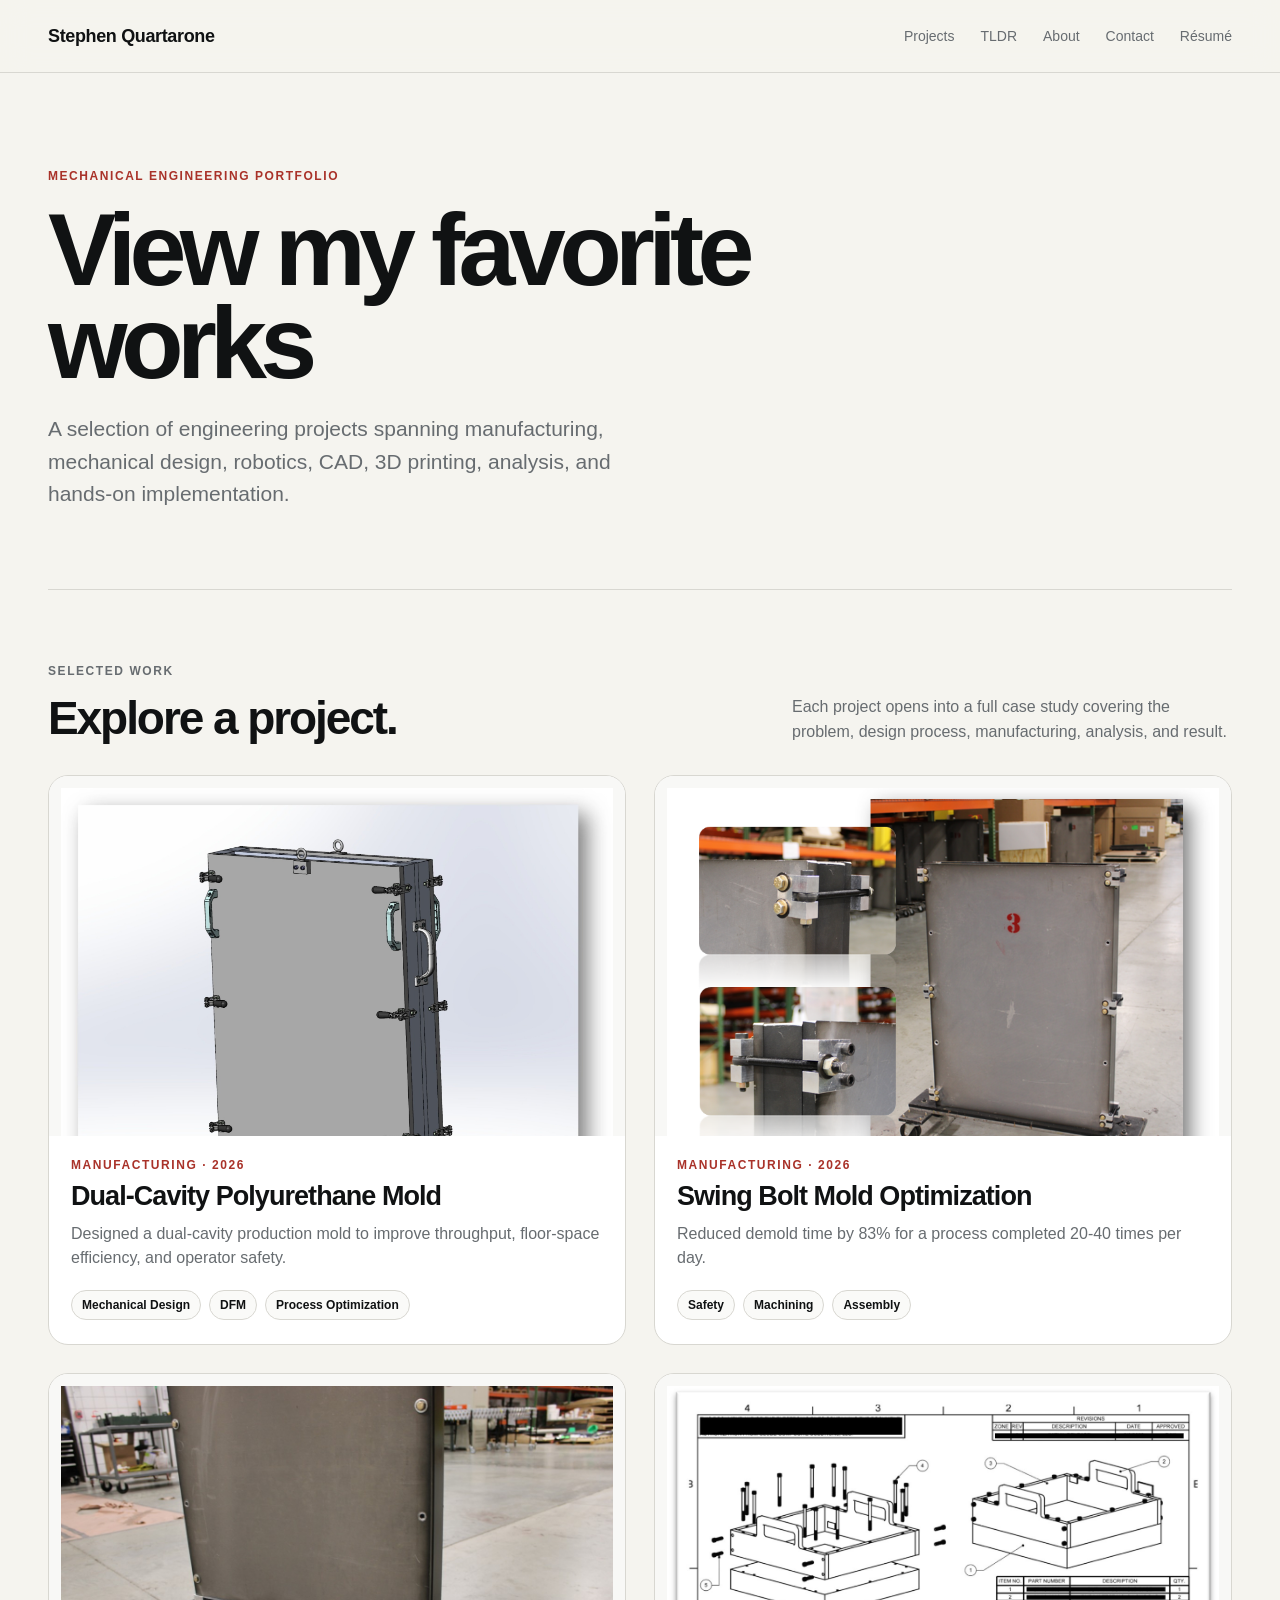
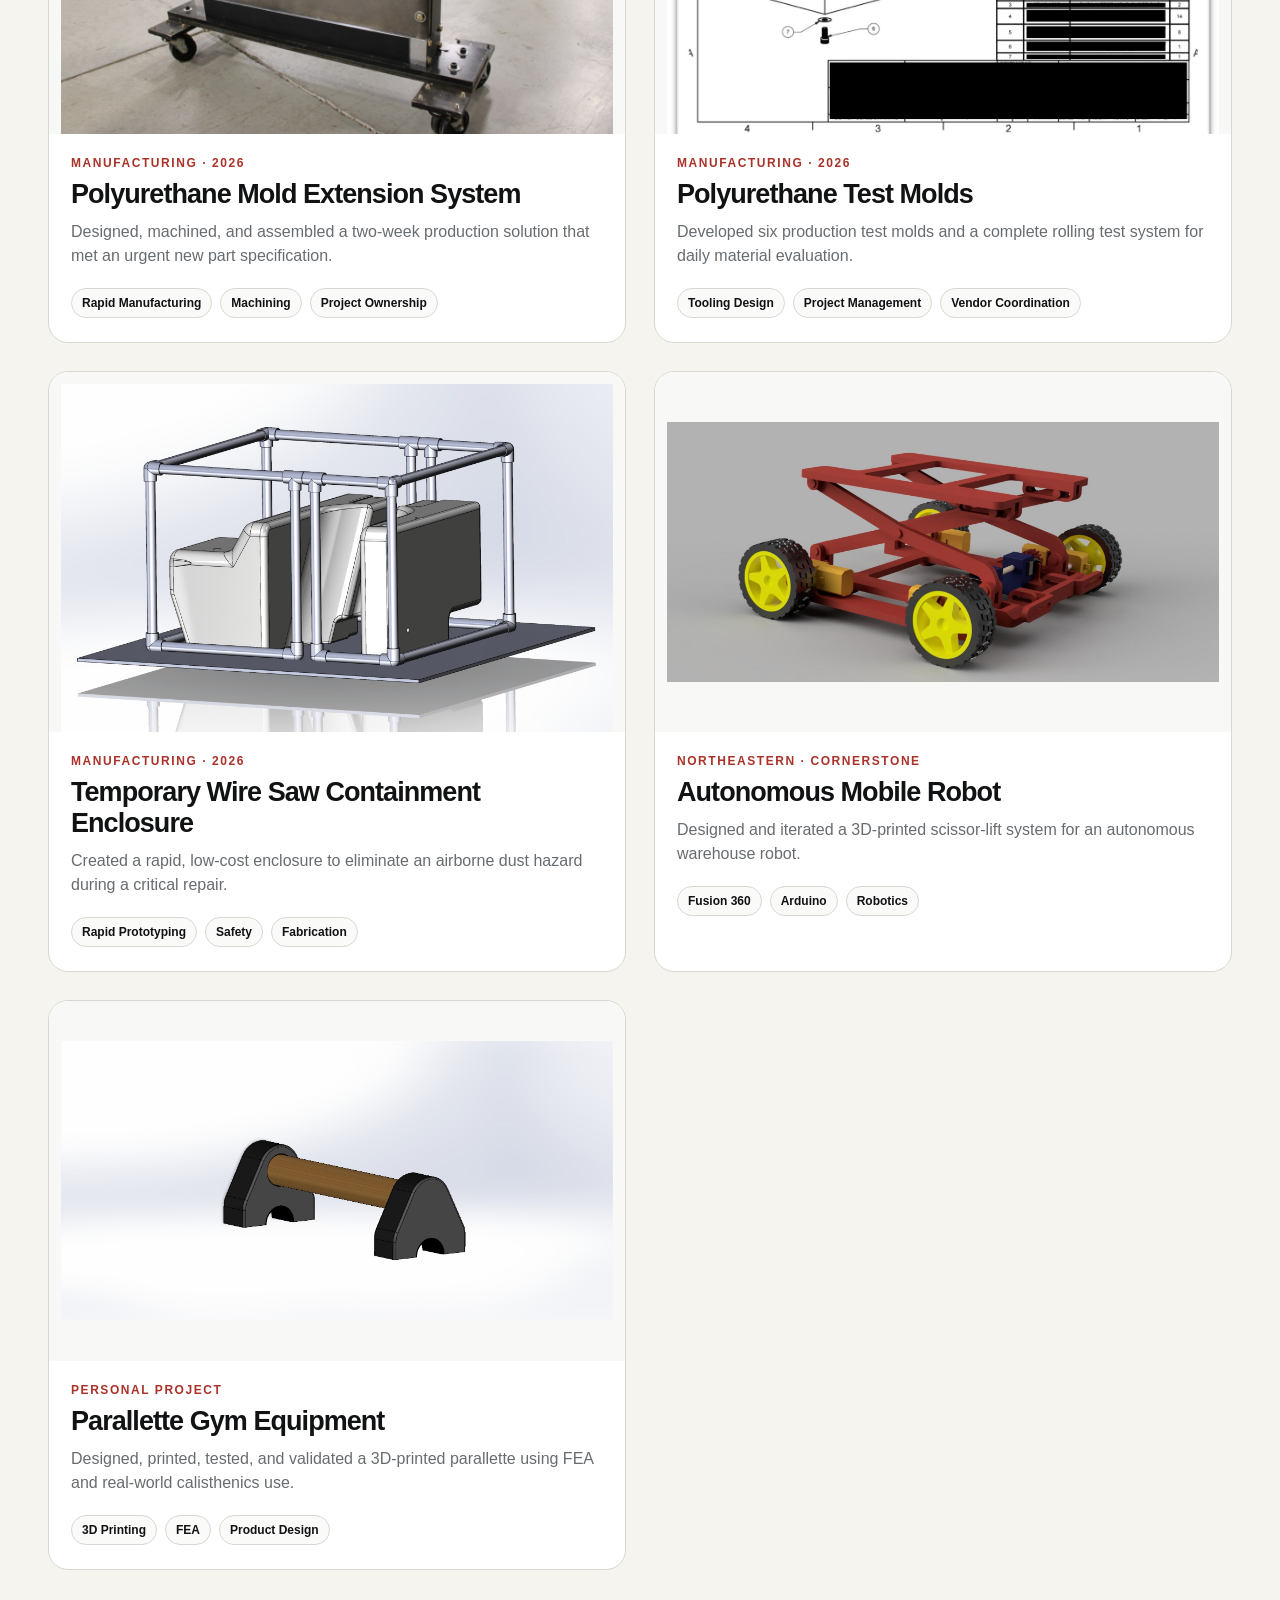
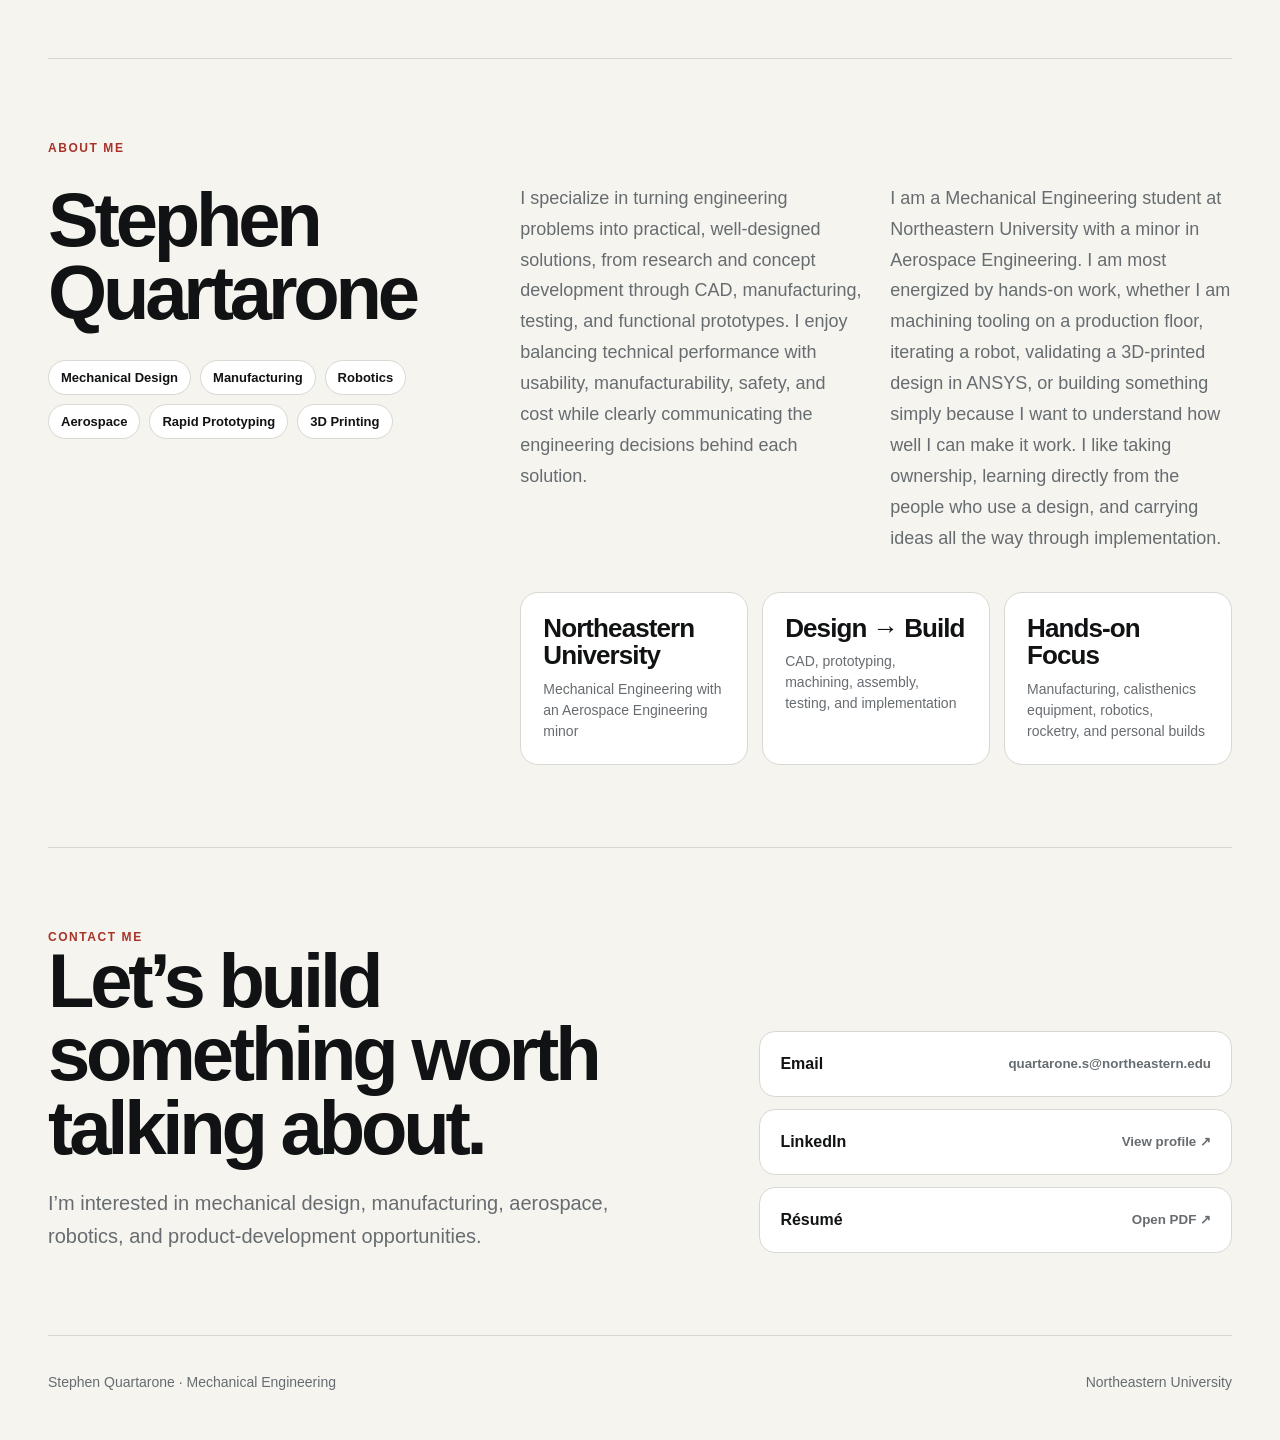
==== index.html @ e4ab666b "Add files via upload" ====
<!DOCTYPE html>

<html lang="en">
<head>
  <!-- Google tag (gtag.js) -->
<script async src="https://www.googletagmanager.com/gtag/js?id=G-5W7C1K97H4"></script>
<script>
  window.dataLayer = window.dataLayer || [];
  function gtag(){dataLayer.push(arguments);}
  gtag('js', new Date());

  gtag('config', 'G-5W7C1K97H4');
</script>
<meta charset="utf-8"/>
<meta content="width=device-width,initial-scale=1" name="viewport"/>
<title>Stephen Quartarone - Engineering Portfolio</title>
<style>
:root{
  --paper:#f5f4ef;--white:#fff;--ink:#101213;--muted:#676c70;
  --line:#d8d7d1;--accent:#a93229;--dark:#17191a;
  --shadow:0 18px 45px rgba(18,20,22,.10);
}
*{box-sizing:border-box}
html{scroll-behavior:smooth}
body{
  margin:0;background:var(--paper);color:var(--ink);
  font-family:Inter,ui-sans-serif,-apple-system,BlinkMacSystemFont,"Segoe UI",sans-serif;
  -webkit-font-smoothing:antialiased
}
a{color:inherit;text-decoration:none}
img,video{display:block;max-width:100%}
.site-header{
  position:sticky;top:0;z-index:30;background:rgba(245,244,239,.94);
  backdrop-filter:blur(15px);border-bottom:1px solid var(--line)
}
.nav{
  max-width:1240px;height:72px;padding:0 28px;margin:auto;
  display:flex;align-items:center;justify-content:space-between
}
.brand{font-size:18px;font-weight:780;letter-spacing:-.02em}
.nav-links{display:flex;gap:26px;font-size:14px;color:var(--muted)}
.nav-links a:hover{color:var(--ink)}
main{max-width:1240px;margin:auto;padding:0 28px}
.eyebrow,.meta,.section-kicker{
  margin:0;text-transform:uppercase;letter-spacing:.13em;
  font-size:12px;font-weight:800;color:var(--accent)
}
.hero{
  min-height:510px;display:grid;grid-template-columns:1.4fr .8fr;gap:60px;
  align-items:end;padding:88px 0 68px;border-bottom:1px solid var(--line)
}
h1{
  margin:20px 0 24px;font-size:clamp(58px,8vw,108px);
  line-height:.91;letter-spacing:-.065em;max-width:900px
}
.hero-copy{font-size:21px;line-height:1.55;color:var(--muted);max-width:570px;margin:0}
.hero-side strong{display:block;font-size:60px;letter-spacing:-.05em}
.hero-side span{display:block;color:var(--muted);line-height:1.5}
.projects-head{
  display:flex;justify-content:space-between;gap:40px;align-items:end;
  padding:72px 0 30px
}
.projects-head h2{font-size:46px;letter-spacing:-.045em;margin:10px 0 0}
.projects-head p{max-width:440px;color:var(--muted);line-height:1.55;margin:0}
.project-grid{
  display:grid;grid-template-columns:repeat(2,minmax(0,1fr));
  gap:28px;padding-bottom:88px
}
.project-card{
  min-width:0;background:var(--white);border:1px solid var(--line);
  border-radius:20px;overflow:hidden;
  transition:transform .25s ease,box-shadow .25s ease
}
.project-card:hover{transform:translateY(-5px);box-shadow:var(--shadow)}
.thumb-wrap{
  position:relative;aspect-ratio:16/9;overflow:hidden;
  background:#ecebe6;display:grid;place-items:center
}
.thumb-wrap img{
  width:100%;height:100%;object-fit:cover;transition:transform .35s ease
}
.thumb-wrap.contain img{object-fit:contain;padding:18px;background:#f8f8f6}
.project-card:hover .thumb-wrap img{transform:scale(1.02)}
.view-label{
  position:absolute;right:16px;bottom:16px;padding:9px 12px;
  border-radius:999px;background:rgba(255,255,255,.94);
  font-size:12px;font-weight:800;opacity:0;transform:translateY(5px);
  transition:.25s ease
}
.project-card:hover .view-label{opacity:1;transform:none}
.project-copy{padding:22px 22px 24px}
.project-copy h2{margin:9px 0 10px;font-size:27px;letter-spacing:-.035em}
.summary{margin:0;color:var(--muted);line-height:1.55;min-height:50px}
.tags{display:flex;flex-wrap:wrap;gap:8px;margin-top:18px}
.tag{
  padding:7px 10px;border:1px solid var(--line);border-radius:999px;
  font-size:12px;font-weight:700;background:#fafaf8
}
.about-section,.contact-section{border-top:1px solid var(--line);padding:82px 0}
.about-grid{
  display:grid;grid-template-columns:.72fr 1.28fr;gap:72px;align-items:start;margin-top:28px
}
.about-intro h2,.contact-grid h2{
  margin:0;font-size:clamp(46px,6vw,76px);line-height:.97;letter-spacing:-.055em
}
.about-copy{display:grid;grid-template-columns:1fr 1fr;gap:28px}
.about-copy p{margin:0;color:var(--muted);font-size:18px;line-height:1.72}
.about-facts{
  grid-column:1/-1;display:grid;grid-template-columns:repeat(3,1fr);gap:14px;margin-top:10px
}
.fact{
  min-height:138px;padding:22px;border:1px solid var(--line);
  border-radius:18px;background:var(--white)
}
.fact strong{
  display:block;font-size:26px;line-height:1.05;letter-spacing:-.035em;margin-bottom:9px
}
.fact span{color:var(--muted);font-size:14px;line-height:1.5}
.focus-list{display:flex;flex-wrap:wrap;gap:9px;margin-top:30px}
.focus-list span{
  padding:9px 12px;border:1px solid var(--line);border-radius:999px;background:var(--white);
  font-size:13px;font-weight:700
}
.contact-grid{
  display:grid;grid-template-columns:1.15fr .85fr;gap:72px;align-items:end
}
.contact-copy{
  margin:22px 0 0;max-width:700px;color:var(--muted);font-size:20px;line-height:1.65
}
.contact-actions{display:grid;gap:12px}
.contact-link{
  display:flex;justify-content:space-between;align-items:center;
  min-height:66px;padding:0 20px;border:1px solid var(--line);
  border-radius:16px;background:var(--white);font-weight:760;
  transition:transform .2s ease,box-shadow .2s ease
}
.contact-link:hover{transform:translateY(-3px);box-shadow:var(--shadow)}
.contact-link small{color:var(--muted);font-weight:600}
footer{
  border-top:1px solid var(--line);padding:38px 0 50px;
  display:flex;justify-content:space-between;color:var(--muted);font-size:14px
}
.case-nav-back{font-weight:750}
.case-hero{padding:72px 0 46px}
.case-hero h1{font-size:clamp(54px,7.5vw,100px);max-width:1080px}
.case-subtitle{font-size:20px;color:var(--muted);line-height:1.5;max-width:860px}
.case-meta-grid{
  display:grid;grid-template-columns:repeat(4,1fr);gap:1px;background:var(--line);
  border:1px solid var(--line);border-radius:18px;overflow:hidden;margin-top:42px
}
.case-meta-item{background:var(--white);padding:22px}
.case-meta-item small{
  display:block;color:var(--muted);font-size:11px;text-transform:uppercase;
  letter-spacing:.12em;font-weight:800;margin-bottom:8px
}
.case-meta-item strong{font-size:15px;line-height:1.4}
.hero-media{
  border-radius:24px;overflow:hidden;background:#f0efeb;box-shadow:var(--shadow);
  margin:0 auto 78px;min-height:340px;display:grid;place-items:center
}
.hero-media img{
  width:100%;height:auto;max-height:720px;object-fit:contain;background:#f8f8f6
}
.hero-media.photo img{object-fit:cover;max-height:none;aspect-ratio:16/9}
.impact-strip{
  display:grid;grid-template-columns:repeat(3,1fr);gap:18px;margin:0 0 82px
}
.impact-card{
  background:var(--dark);color:#fff;border-radius:18px;padding:28px;min-height:160px
}
.impact-card strong{display:block;font-size:42px;letter-spacing:-.045em;margin-bottom:10px}
.impact-card span{color:#c8cccf;line-height:1.5}
.story-section{
  display:grid;grid-template-columns:.62fr 1.38fr;gap:76px;padding:78px 0;border-top:1px solid var(--line)
}
.story-section h2{margin:8px 0 0;font-size:42px;letter-spacing:-.045em;line-height:1}
.story-copy p{margin:0 0 24px;color:#3f4448;font-size:18px;line-height:1.78}
.gallery{display:grid;grid-template-columns:1fr 1fr;gap:22px;margin-top:36px}
.gallery figure{
  margin:0;background:var(--white);border:1px solid var(--line);border-radius:18px;overflow:hidden
}
.gallery figure.wide{grid-column:1/-1}
.gallery img{
  width:100%;height:420px;object-fit:contain;background:#f7f7f5;padding:12px
}
.gallery figure.photo img{object-fit:cover;padding:0}
.gallery .wide img{height:auto;max-height:720px}
figcaption{padding:13px 16px;color:var(--muted);font-size:13px;line-height:1.45}
.video-frame{
  border-radius:20px;overflow:hidden;background:#000;margin-top:36px;box-shadow:var(--shadow)
}
.video-frame video{width:100%;max-height:760px;background:#000}
.contributions{
  list-style:none;margin:0;padding:0;display:grid;grid-template-columns:1fr 1fr;gap:12px
}
.contributions li{
  position:relative;padding:18px 18px 18px 44px;background:var(--white);
  border:1px solid var(--line);border-radius:14px;line-height:1.55
}
.contributions li:before{
  content:"✓";position:absolute;left:18px;top:18px;color:var(--accent);font-weight:900
}
.next-project{
  margin:72px 0 90px;padding:34px;border-radius:20px;background:var(--dark);color:#fff;
  display:flex;justify-content:space-between;align-items:center
}
.next-project small{
  display:block;color:#bfc4c7;text-transform:uppercase;letter-spacing:.12em;font-weight:800;margin-bottom:8px
}
.next-project strong{font-size:30px}
@media(max-width:800px){
  .nav-links{display:none}
  .hero{grid-template-columns:1fr;gap:35px;min-height:auto;padding-top:68px}
  .hero-side strong{font-size:48px}
  .projects-head{align-items:start;flex-direction:column}
  .project-grid{grid-template-columns:1fr}
  .about-grid,.contact-grid,.story-section{grid-template-columns:1fr;gap:38px}
  .about-copy{grid-template-columns:1fr}
  .about-facts,.impact-strip,.case-meta-grid{grid-template-columns:1fr}
  .about-section,.contact-section{padding:64px 0}
  .gallery,.contributions{grid-template-columns:1fr}
  .gallery figure.wide{grid-column:auto}
  .gallery img{height:auto;max-height:600px}
  .hero-media{min-height:0}
  footer{flex-direction:column;gap:10px}
}

/* Final image-fit and navigation refinements */
.thumb-wrap img{
  object-fit:contain !important;
  padding:14px;
  background:#f8f8f6;
}
.hero-media img{
  object-fit:contain !important;
  width:100%;
  height:auto !important;
  max-height:680px;
  padding:16px;
  background:#f8f8f6;
}
.hero-media.photo img{
  object-fit:contain !important;
  aspect-ratio:auto !important;
  max-height:680px !important;
}
.gallery img,
.gallery figure.photo img{
  object-fit:contain !important;
  height:auto !important;
  max-height:620px;
  padding:12px !important;
  background:#f8f8f6;
}
.project-actions{
  display:grid;
  grid-template-columns:1fr 1fr;
  gap:18px;
  margin:72px 0 90px;
}
.project-actions .next-project{
  margin:0;
}
@media(max-width:800px){
  .project-actions{grid-template-columns:1fr}
}

.hero{
  display:block !important;
  min-height:auto !important;
  padding:96px 0 78px !important;
}
.hero > div:first-child{max-width:950px}

/* v9 image sizing and summary-page refinements */
.thumb-wrap{
  aspect-ratio:16/10 !important;
  min-height:0 !important;
}
.thumb-wrap img{
  width:100% !important;
  height:100% !important;
  object-fit:contain !important;
  object-position:center !important;
  padding:12px !important;
  background:#f8f8f6 !important;
}
.hero-media{
  width:100%;
  max-width:1120px;
  min-height:0 !important;
}
.hero-media img{
  width:100% !important;
  height:auto !important;
  max-height:620px !important;
  object-fit:contain !important;
  object-position:center !important;
  padding:14px !important;
}
.gallery{
  align-items:start;
}
.gallery img,
.gallery figure.photo img{
  width:100% !important;
  height:auto !important;
  max-height:560px !important;
  object-fit:contain !important;
  object-position:center !important;
  padding:10px !important;
}
.gallery figure.wide img{
  max-height:640px !important;
}
.real-world-photo img{
  max-height:720px !important;
}
.tldr-hero{
  padding:82px 0 52px;
  border-bottom:1px solid var(--line);
}
.tldr-hero h1{
  font-size:clamp(52px,7vw,90px);
  max-width:980px;
}
.tldr-intro{
  max-width:780px;
  color:var(--muted);
  font-size:20px;
  line-height:1.6;
}
.tldr-grid{
  display:grid;
  grid-template-columns:repeat(2,minmax(0,1fr));
  gap:20px;
  padding:50px 0 90px;
}
.tldr-card{
  background:var(--white);
  border:1px solid var(--line);
  border-radius:18px;
  padding:26px;
  display:flex;
  flex-direction:column;
  min-height:270px;
}
.tldr-card .meta{margin-bottom:10px}
.tldr-card h2{
  margin:0 0 14px;
  font-size:28px;
  letter-spacing:-.035em;
}
.tldr-card p{
  margin:0;
  color:var(--muted);
  line-height:1.65;
  font-size:16px;
}
.tldr-card .tldr-link{
  margin-top:auto;
  padding-top:22px;
  font-weight:800;
}
.inline-callout{
  margin:28px 0 0;
  padding:20px 22px;
  border-left:3px solid var(--accent);
  background:rgba(255,255,255,.65);
  color:#3f4448;
  line-height:1.65;
}
@media(max-width:800px){
  .tldr-grid{grid-template-columns:1fr}
}
</style>
</head>
<body>
<header class="site-header">
<nav class="nav">
<a class="brand" href="index.html">Stephen Quartarone</a>
<div class="nav-links">
<a href="index.html#projects">Projects</a><a href="tldr.html">TLDR</a>
<a href="index.html#about">About</a>
<a href="index.html#contact">Contact</a>
<a href="resume.pdf" rel="noopener" target="_blank">Résumé</a>
</div>
</nav>
</header>
<main>
<section class="hero">
<div>
<p class="eyebrow">Mechanical Engineering Portfolio</p>
<h1>View my favorite works</h1>
<p class="hero-copy">A selection of engineering projects spanning manufacturing, mechanical design, robotics, CAD, 3D printing, analysis, and hands-on implementation.</p>
</div>
</section>
<section id="projects">
<div class="projects-head">
<div>
<p class="eyebrow">Selected Work</p>
<h2>Explore a project.</h2>
</div>
<p>Each project opens into a full case study covering the problem, design process, manufacturing, analysis, and result.</p>
</div>
<div class="project-grid">
<a class="project-card" href="dual-cavity.html">
<div class="thumb-wrap contain">
<img alt="Dual-Cavity Polyurethane Mold" src="dual-thumb.jpg"/>
<span class="view-label">View project ↗</span>
</div>
<div class="project-copy">
<p class="meta">Manufacturing · 2026</p>
<h2>Dual-Cavity Polyurethane Mold</h2>
<p class="summary">Designed a dual-cavity production mold to improve throughput, floor-space efficiency, and operator safety.</p>
<div class="tags"><span class="tag">Mechanical Design</span><span class="tag">DFM</span><span class="tag">Process Optimization</span></div>
</div>
</a>
<a class="project-card" href="swing-bolt.html">
<div class="thumb-wrap">
<img alt="Swing Bolt Mold Optimization" src="swing-thumb.png"/>
<span class="view-label">View project ↗</span>
</div>
<div class="project-copy">
<p class="meta">Manufacturing · 2026</p>
<h2>Swing Bolt Mold Optimization</h2>
<p class="summary">Reduced demold time by 83% for a process completed 20-40 times per day.</p>
<div class="tags"><span class="tag">Safety</span><span class="tag">Machining</span><span class="tag">Assembly</span></div>
</div>
</a>
<a class="project-card" href="mold-extensions.html">
<div class="thumb-wrap">
<img alt="Polyurethane Mold Extension System" src="extensions-installed.jpg"/>
<span class="view-label">View project ↗</span>
</div>
<div class="project-copy">
<p class="meta">Manufacturing · 2026</p>
<h2>Polyurethane Mold Extension System</h2>
<p class="summary">Designed, machined, and assembled a two-week production solution that met an urgent new part specification.</p>
<div class="tags"><span class="tag">Rapid Manufacturing</span><span class="tag">Machining</span><span class="tag">Project Ownership</span></div>
</div>
</a>
<a class="project-card" href="test-molds.html">
<div class="thumb-wrap contain">
<img alt="Polyurethane Test Molds" src="test-thumb-redacted.png"/>
<span class="view-label">View project ↗</span>
</div>
<div class="project-copy">
<p class="meta">Manufacturing · 2026</p>
<h2>Polyurethane Test Molds</h2>
<p class="summary">Developed six production test molds and a complete rolling test system for daily material evaluation.</p>
<div class="tags"><span class="tag">Tooling Design</span><span class="tag">Project Management</span><span class="tag">Vendor Coordination</span></div>
</div>
</a>
<a class="project-card" href="wire-saw.html">
<div class="thumb-wrap contain">
<img alt="Temporary Wire Saw Containment Enclosure" src="wire-thumb.jpg"/>
<span class="view-label">View project ↗</span>
</div>
<div class="project-copy">
<p class="meta">Manufacturing · 2026</p>
<h2>Temporary Wire Saw Containment Enclosure</h2>
<p class="summary">Created a rapid, low-cost enclosure to eliminate an airborne dust hazard during a critical repair.</p>
<div class="tags"><span class="tag">Rapid Prototyping</span><span class="tag">Safety</span><span class="tag">Fabrication</span></div>
</div>
</a>
<a class="project-card" href="warehouse-robot.html">
<div class="thumb-wrap">
<img alt="Autonomous Mobile Robot" src="robot-thumb.jpg"/>
<span class="view-label">View project ↗</span>
</div>
<div class="project-copy">
<p class="meta">Northeastern · Cornerstone</p>
<h2>Autonomous Mobile Robot</h2>
<p class="summary">Designed and iterated a 3D-printed scissor-lift system for an autonomous warehouse robot.</p>
<div class="tags"><span class="tag">Fusion 360</span><span class="tag">Arduino</span><span class="tag">Robotics</span></div>
</div>
</a>
<a class="project-card" href="parallettes.html">
<div class="thumb-wrap">
<img alt="Parallette Gym Equipment" src="parallette-render-1.jpg"/>
<span class="view-label">View project ↗</span>
</div>
<div class="project-copy">
<p class="meta">Personal Project</p>
<h2>Parallette Gym Equipment</h2>
<p class="summary">Designed, printed, tested, and validated a 3D-printed parallette using FEA and real-world calisthenics use.</p>
<div class="tags"><span class="tag">3D Printing</span><span class="tag">FEA</span><span class="tag">Product Design</span></div>
</div>
</a>
</div>
</section>
<section class="about-section" id="about">
<p class="section-kicker">About Me</p>
<div class="about-grid">
<div class="about-intro">
<h2>Stephen Quartarone</h2>
<div class="focus-list">
<span>Mechanical Design</span><span>Manufacturing</span><span>Robotics</span>
<span>Aerospace</span><span>Rapid Prototyping</span><span>3D Printing</span>
</div>
</div>
<div class="about-copy">
<p>I specialize in turning engineering problems into practical, well-designed solutions, from research and concept development through CAD, manufacturing, testing, and functional prototypes. I enjoy balancing technical performance with usability, manufacturability, safety, and cost while clearly communicating the engineering decisions behind each solution.</p>
<p>I am a Mechanical Engineering student at Northeastern University with a minor in Aerospace Engineering. I am most energized by hands-on work, whether I am machining tooling on a production floor, iterating a robot, validating a 3D-printed design in ANSYS, or building something simply because I want to understand how well I can make it work. I like taking ownership, learning directly from the people who use a design, and carrying ideas all the way through implementation.</p>
<div class="about-facts">
<article class="fact"><strong>Northeastern University</strong><span>Mechanical Engineering with an Aerospace Engineering minor</span></article>
<article class="fact"><strong>Design → Build</strong><span>CAD, prototyping, machining, assembly, testing, and implementation</span></article>
<article class="fact"><strong>Hands-on Focus</strong><span>Manufacturing, calisthenics equipment, robotics, rocketry, and personal builds</span></article>
</div>
</div>
</div>
</section>
<section class="contact-section" id="contact">
<div class="contact-grid">
<div>
<p class="section-kicker">Contact Me</p>
<h2>Let’s build something worth talking about.</h2>
<p class="contact-copy">I’m interested in mechanical design, manufacturing, aerospace, robotics, and product-development opportunities.</p>
</div>
<div class="contact-actions">
<a class="contact-link" href="mailto:quartarone.s@northeastern.edu"><span>Email</span><small>quartarone.s@northeastern.edu</small></a>
<a class="contact-link" href="https://www.linkedin.com/in/stephenquartarone/" rel="noopener" target="_blank"><span>LinkedIn</span><small>View profile ↗</small></a>
<a class="contact-link" href="resume.pdf" rel="noopener" target="_blank"><span>Résumé</span><small>Open PDF ↗</small></a>
</div>
</div>
</section>
<footer>
<span>Stephen Quartarone · Mechanical Engineering</span>
<span>Northeastern University</span>
</footer>
</main>
</body>
</html>
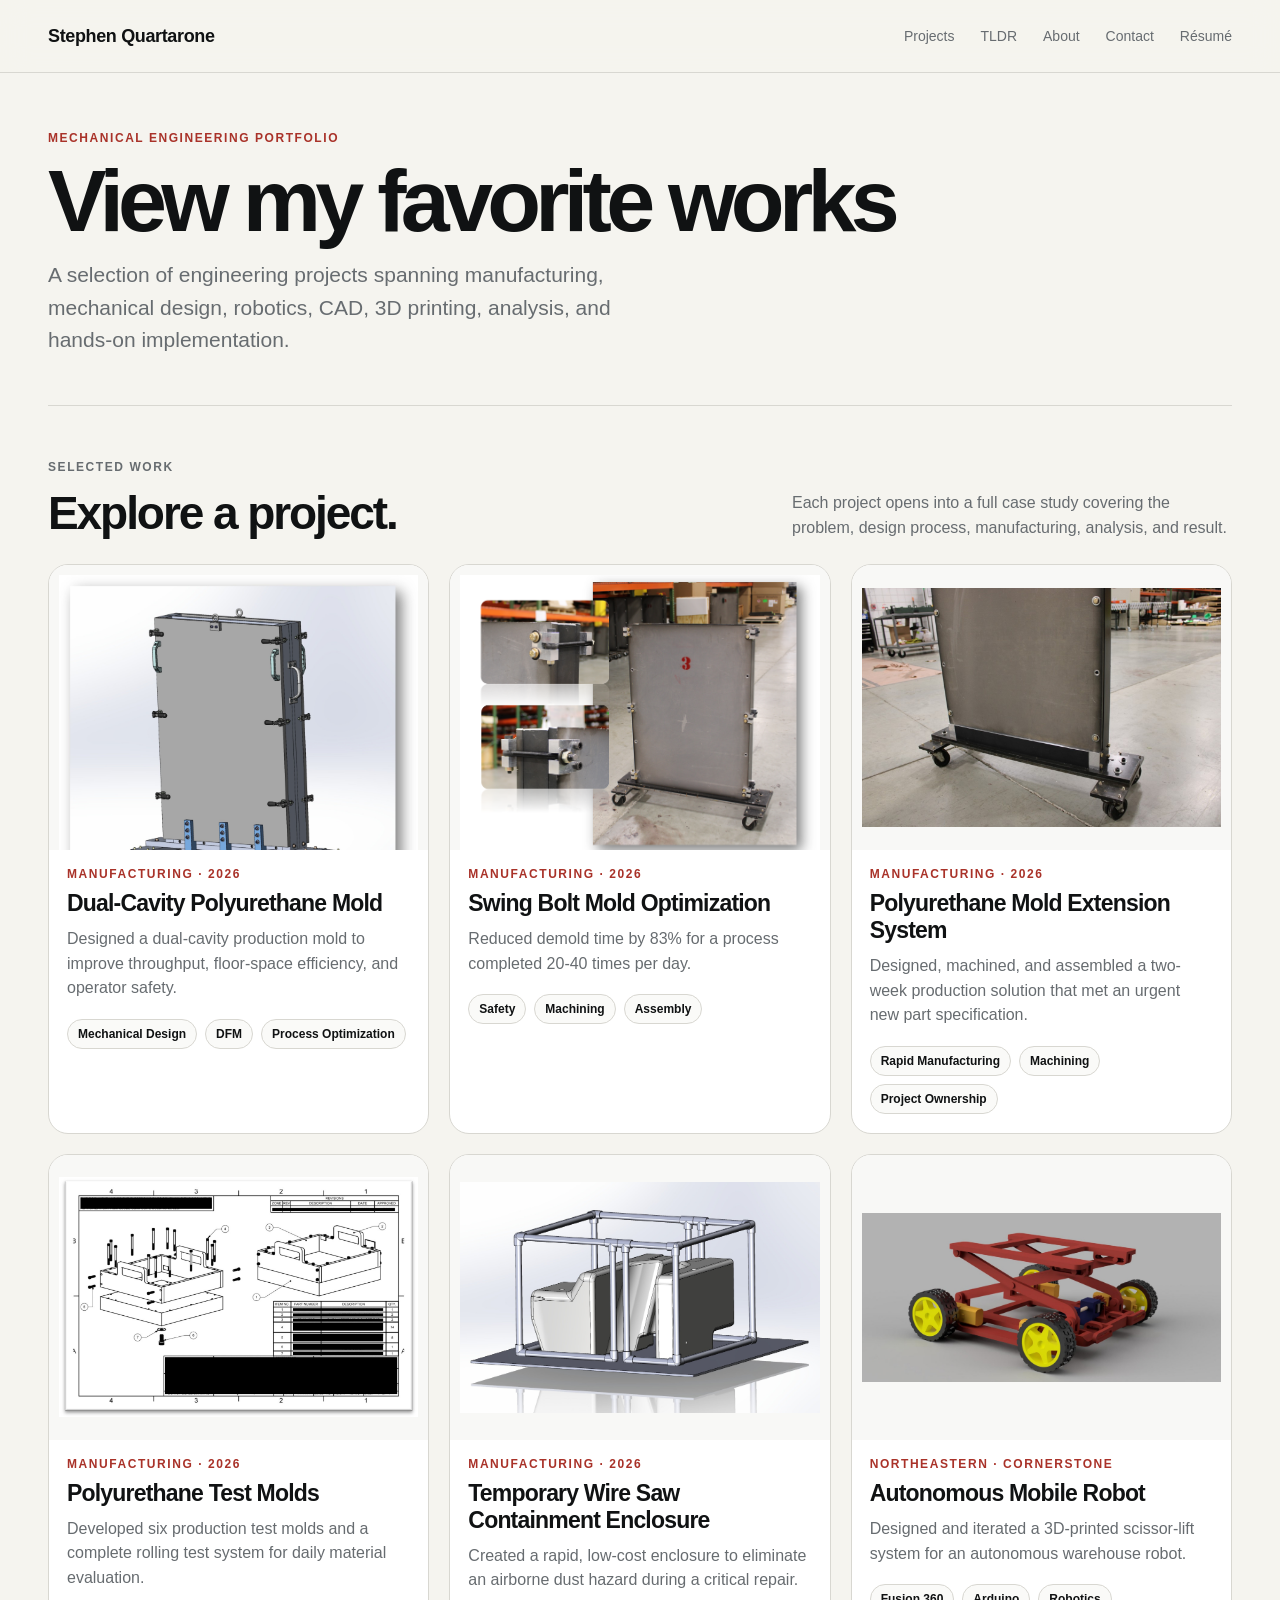
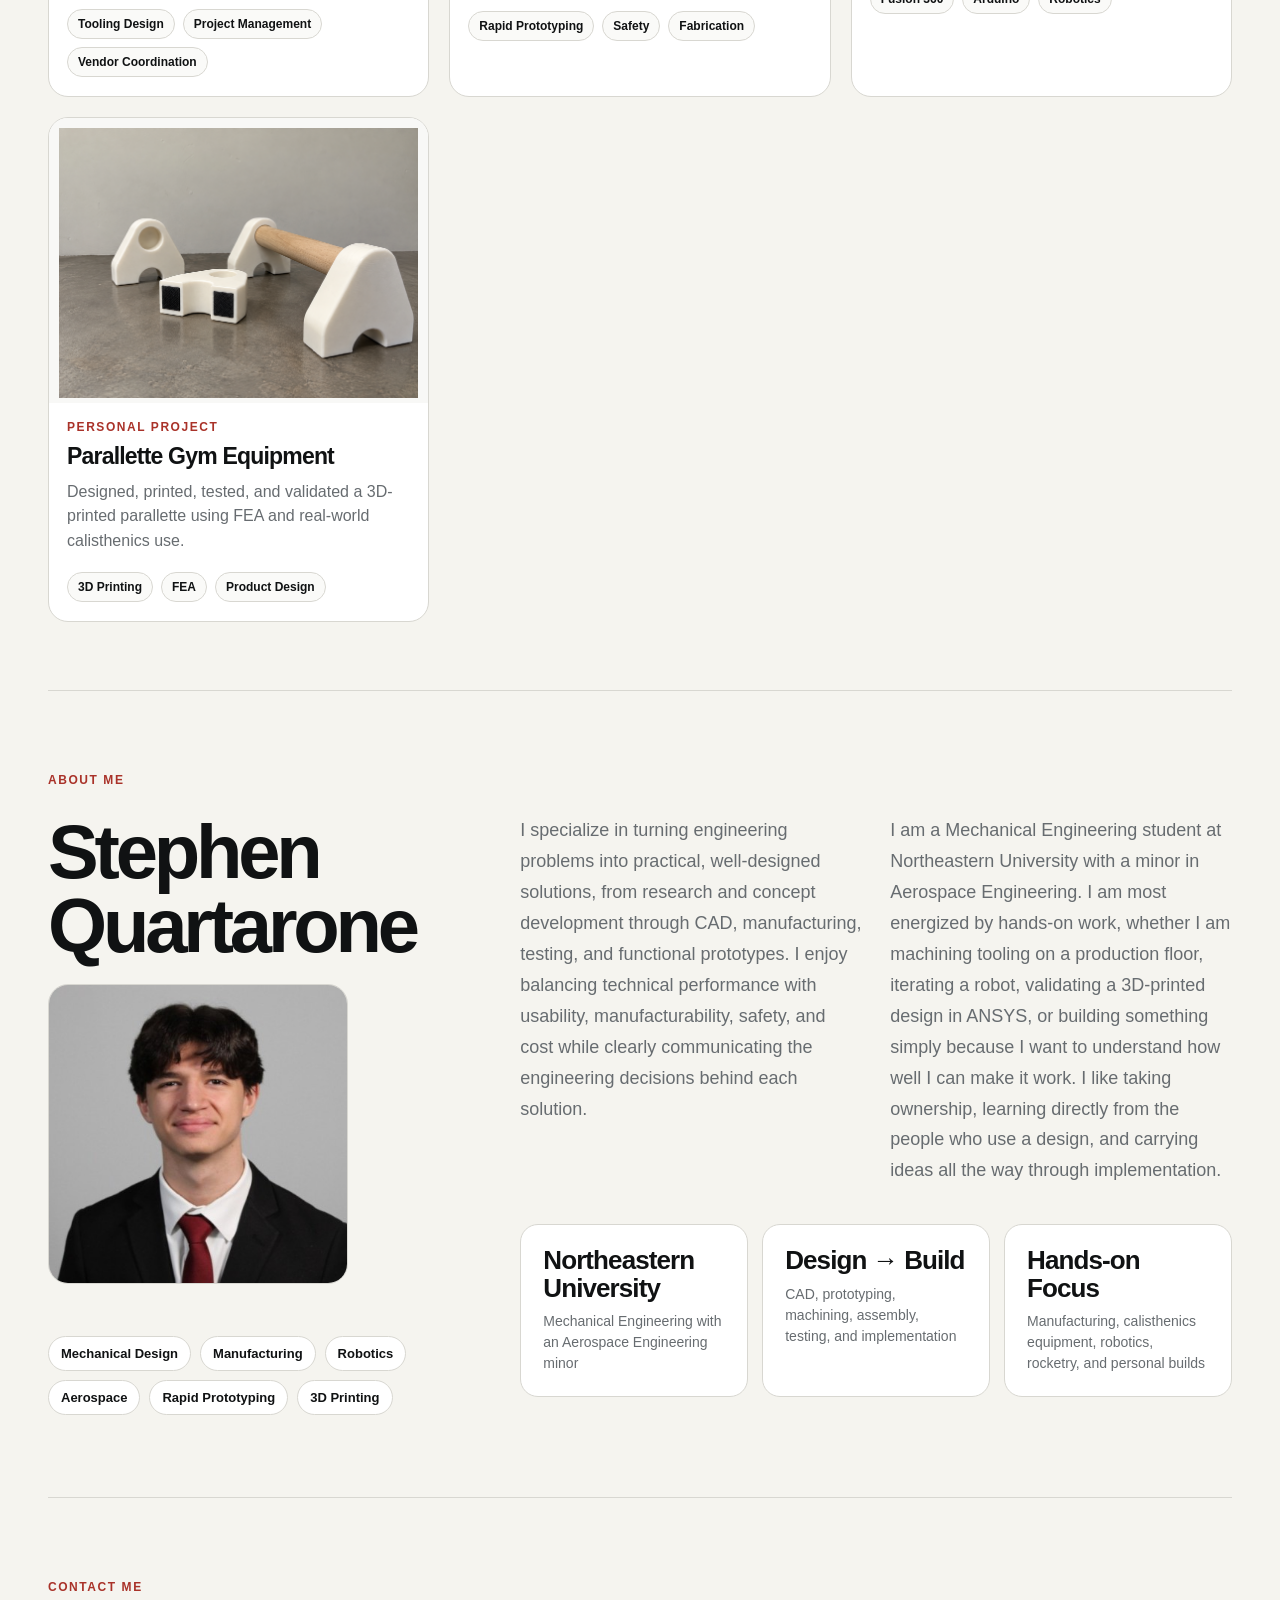
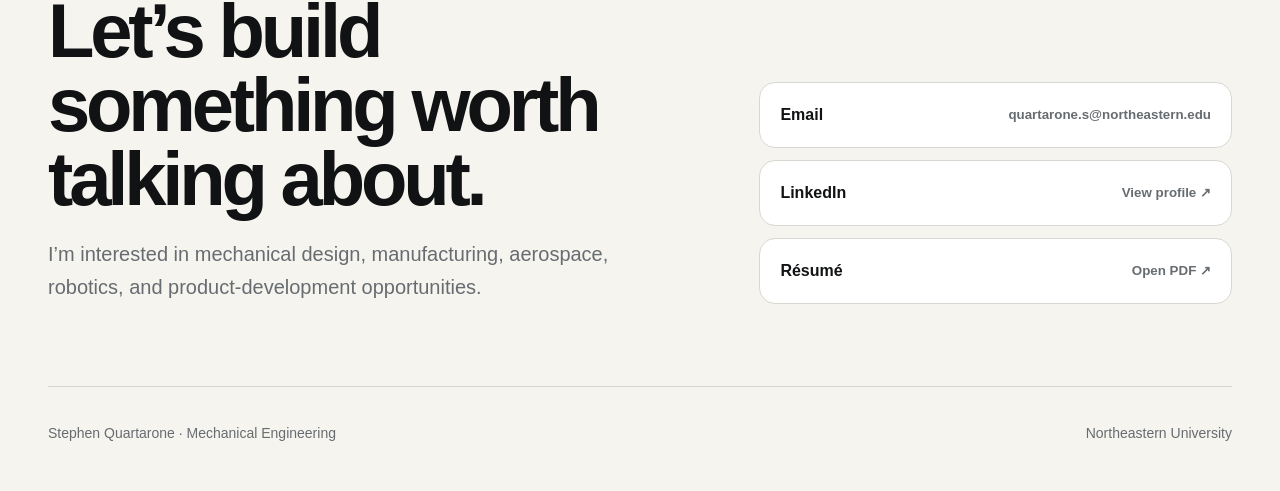
==== commit 0ffef1e8: "Add files via upload" ====
--- a/index.html
+++ b/index.html
@@ -373,6 +373,39 @@
 @media(max-width:800px){
   .tldr-grid{grid-template-columns:1fr}
 }
+
+/* Compact portfolio layout and uncropped media */
+.hero{
+  padding:58px 0 48px !important;
+}
+.hero h1{font-size:clamp(52px,7vw,88px);margin:16px 0 18px}
+.projects-head{padding:52px 0 24px}
+.project-grid{
+  grid-template-columns:repeat(3,minmax(0,1fr));
+  gap:20px;
+  padding-bottom:68px;
+}
+.thumb-wrap{aspect-ratio:4/3 !important}
+.thumb-wrap img{
+  object-fit:contain !important;
+  padding:10px !important;
+}
+.project-copy{padding:17px 18px 19px}
+.project-copy h2{font-size:23px}
+.summary{min-height:0}
+.about-intro{display:flex;flex-direction:column;gap:22px}
+.headshot{
+  width:min(100%,300px);
+  aspect-ratio:1/1;
+  object-fit:cover;
+  border-radius:20px;
+  border:1px solid var(--line);
+}
+@media(max-width:1000px){.project-grid{grid-template-columns:repeat(2,minmax(0,1fr))}}
+@media(max-width:800px){
+  .hero{padding:48px 0 38px !important}
+  .project-grid{grid-template-columns:1fr}
+}
 </style>
 </head>
 <body>
@@ -478,7 +511,7 @@
 </a>
 <a class="project-card" href="parallettes.html">
 <div class="thumb-wrap">
-<img alt="Parallette Gym Equipment" src="parallette-render-1.jpg"/>
+<img alt="White modular parallette gym equipment" src="white-parallettes.png"/>
 <span class="view-label">View project ↗</span>
 </div>
 <div class="project-copy">
@@ -495,6 +528,7 @@
 <div class="about-grid">
 <div class="about-intro">
 <h2>Stephen Quartarone</h2>
+<img class="headshot" src="headshot.jpg" alt="Stephen Quartarone headshot"/>
 <div class="focus-list">
 <span>Mechanical Design</span><span>Manufacturing</span><span>Robotics</span>
 <span>Aerospace</span><span>Rapid Prototyping</span><span>3D Printing</span>
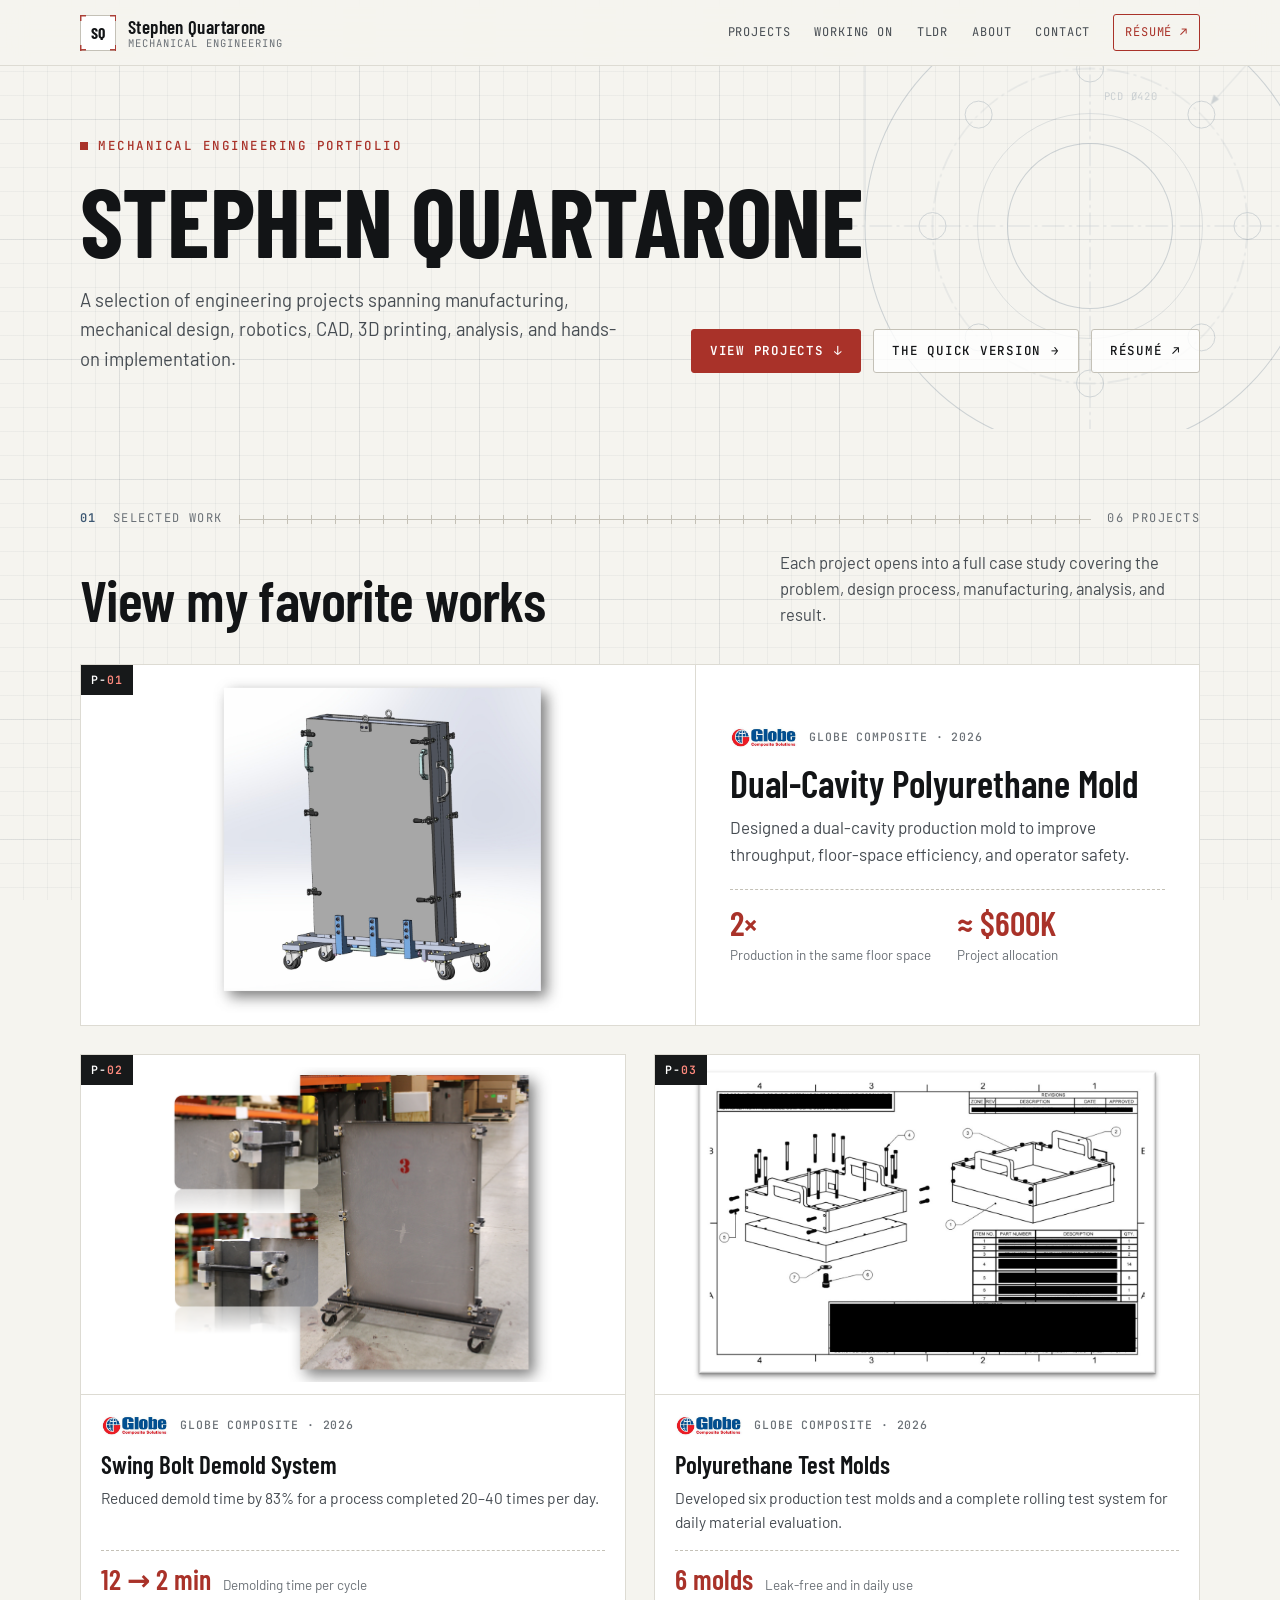
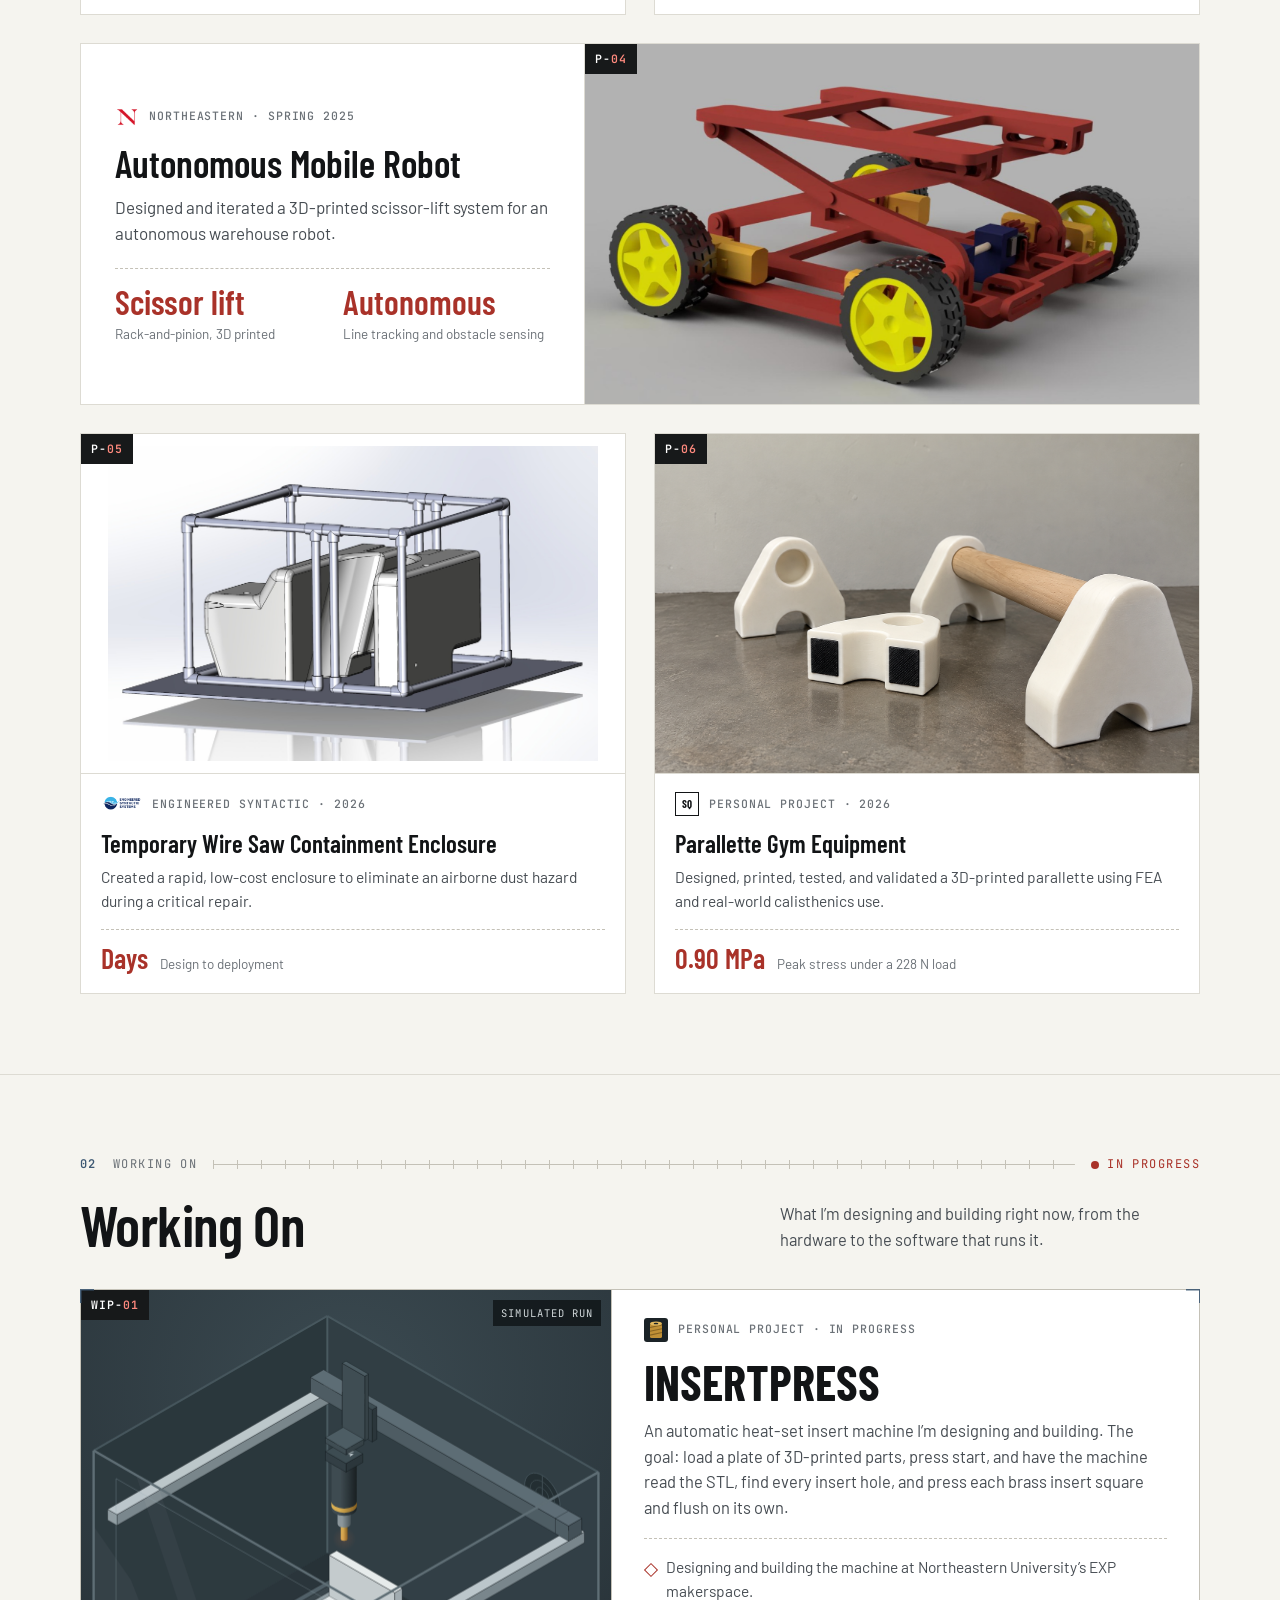
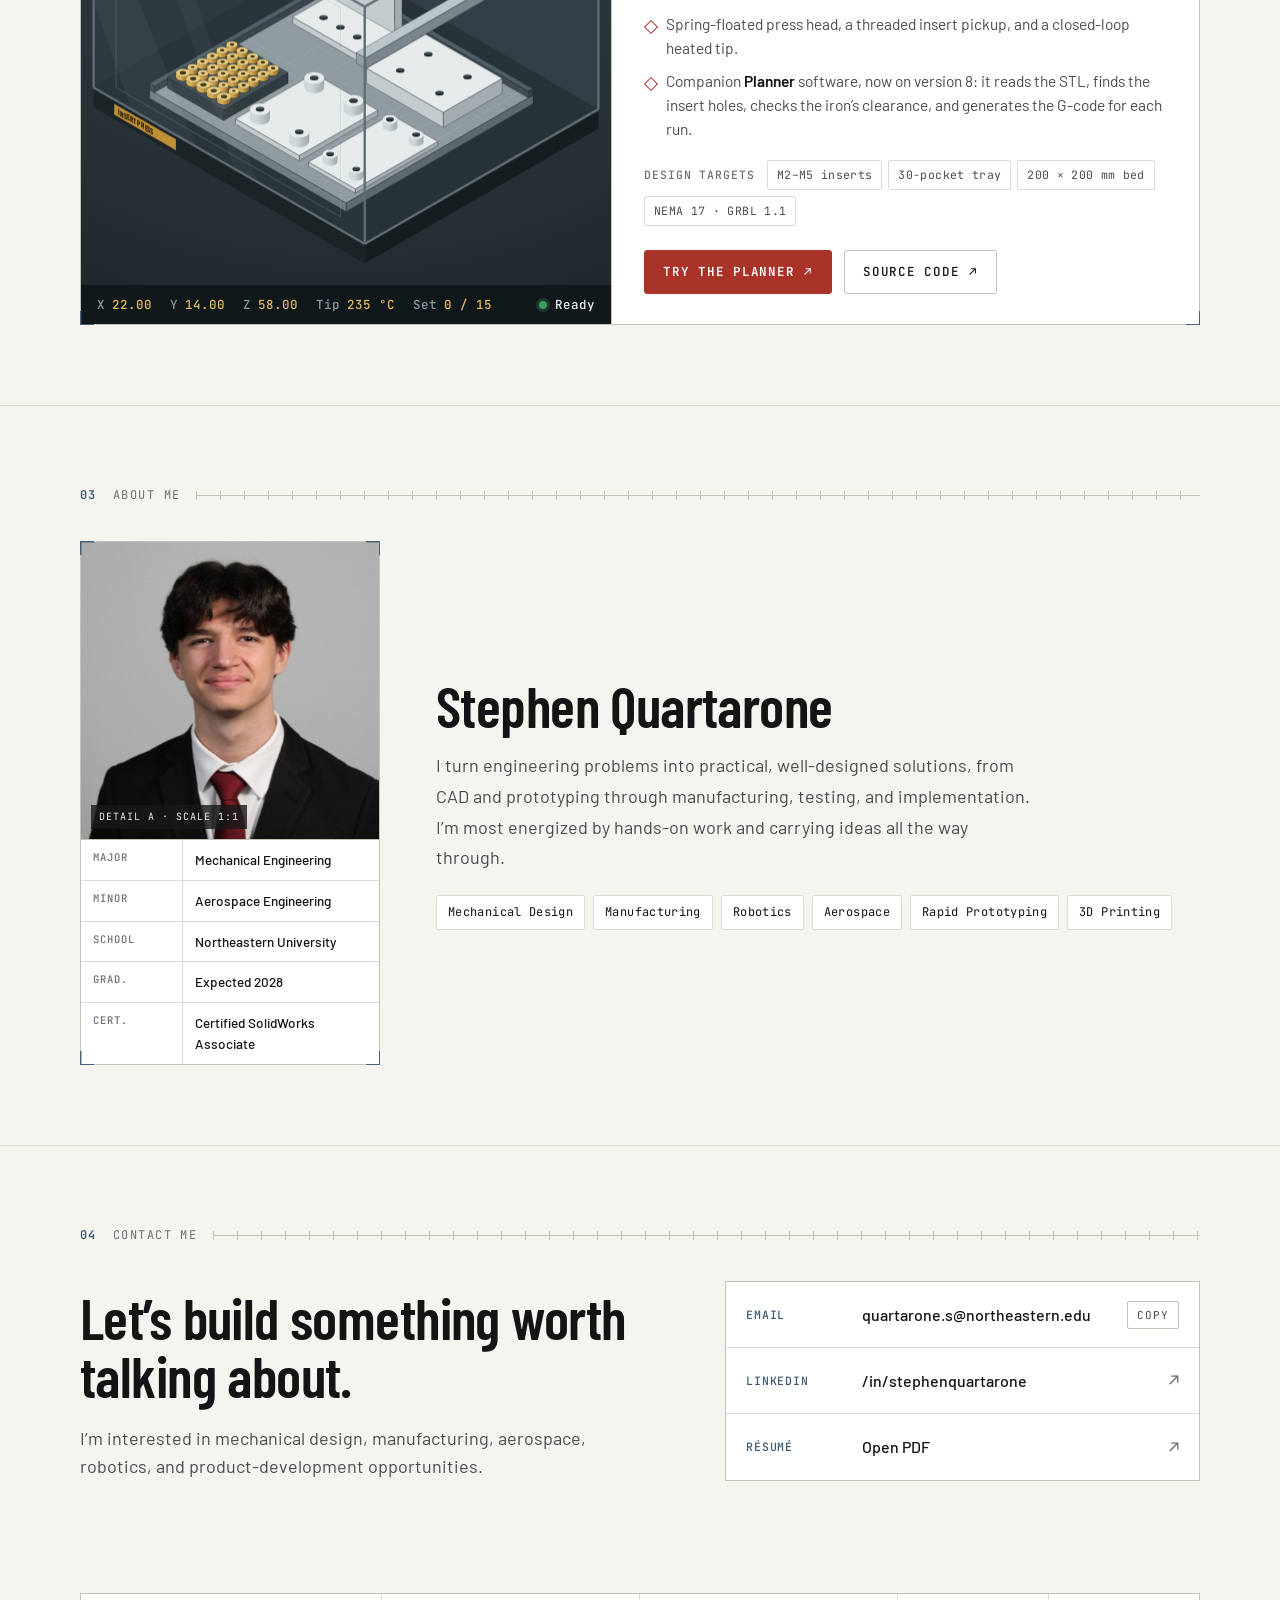
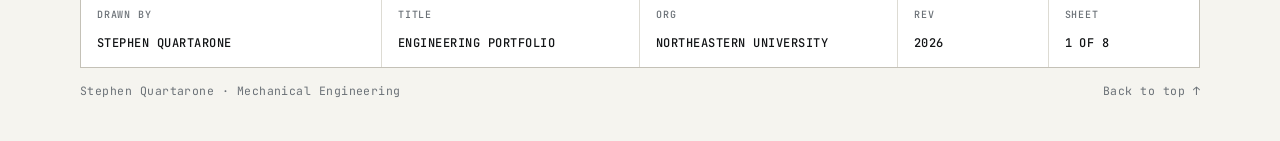
==== commit f7384656: "Add files via upload" ====
--- a/index.html
+++ b/index.html
@@ -1,568 +1,333 @@
 <!DOCTYPE html>
-
 <html lang="en">
 <head>
-  <!-- Google tag (gtag.js) -->
+<!-- Google tag (gtag.js) -->
 <script async src="https://www.googletagmanager.com/gtag/js?id=G-5W7C1K97H4"></script>
 <script>
   window.dataLayer = window.dataLayer || [];
   function gtag(){dataLayer.push(arguments);}
   gtag('js', new Date());
-
   gtag('config', 'G-5W7C1K97H4');
 </script>
-<meta charset="utf-8"/>
-<meta content="width=device-width,initial-scale=1" name="viewport"/>
+<meta charset="utf-8">
+<meta name="viewport" content="width=device-width,initial-scale=1">
 <title>Stephen Quartarone - Engineering Portfolio</title>
-<style>
-:root{
-  --paper:#f5f4ef;--white:#fff;--ink:#101213;--muted:#676c70;
-  --line:#d8d7d1;--accent:#a93229;--dark:#17191a;
-  --shadow:0 18px 45px rgba(18,20,22,.10);
-}
-*{box-sizing:border-box}
-html{scroll-behavior:smooth}
-body{
-  margin:0;background:var(--paper);color:var(--ink);
-  font-family:Inter,ui-sans-serif,-apple-system,BlinkMacSystemFont,"Segoe UI",sans-serif;
-  -webkit-font-smoothing:antialiased
-}
-a{color:inherit;text-decoration:none}
-img,video{display:block;max-width:100%}
-.site-header{
-  position:sticky;top:0;z-index:30;background:rgba(245,244,239,.94);
-  backdrop-filter:blur(15px);border-bottom:1px solid var(--line)
-}
-.nav{
-  max-width:1240px;height:72px;padding:0 28px;margin:auto;
-  display:flex;align-items:center;justify-content:space-between
-}
-.brand{font-size:18px;font-weight:780;letter-spacing:-.02em}
-.nav-links{display:flex;gap:26px;font-size:14px;color:var(--muted)}
-.nav-links a:hover{color:var(--ink)}
-main{max-width:1240px;margin:auto;padding:0 28px}
-.eyebrow,.meta,.section-kicker{
-  margin:0;text-transform:uppercase;letter-spacing:.13em;
-  font-size:12px;font-weight:800;color:var(--accent)
-}
-.hero{
-  min-height:510px;display:grid;grid-template-columns:1.4fr .8fr;gap:60px;
-  align-items:end;padding:88px 0 68px;border-bottom:1px solid var(--line)
-}
-h1{
-  margin:20px 0 24px;font-size:clamp(58px,8vw,108px);
-  line-height:.91;letter-spacing:-.065em;max-width:900px
-}
-.hero-copy{font-size:21px;line-height:1.55;color:var(--muted);max-width:570px;margin:0}
-.hero-side strong{display:block;font-size:60px;letter-spacing:-.05em}
-.hero-side span{display:block;color:var(--muted);line-height:1.5}
-.projects-head{
-  display:flex;justify-content:space-between;gap:40px;align-items:end;
-  padding:72px 0 30px
-}
-.projects-head h2{font-size:46px;letter-spacing:-.045em;margin:10px 0 0}
-.projects-head p{max-width:440px;color:var(--muted);line-height:1.55;margin:0}
-.project-grid{
-  display:grid;grid-template-columns:repeat(2,minmax(0,1fr));
-  gap:28px;padding-bottom:88px
-}
-.project-card{
-  min-width:0;background:var(--white);border:1px solid var(--line);
-  border-radius:20px;overflow:hidden;
-  transition:transform .25s ease,box-shadow .25s ease
-}
-.project-card:hover{transform:translateY(-5px);box-shadow:var(--shadow)}
-.thumb-wrap{
-  position:relative;aspect-ratio:16/9;overflow:hidden;
-  background:#ecebe6;display:grid;place-items:center
-}
-.thumb-wrap img{
-  width:100%;height:100%;object-fit:cover;transition:transform .35s ease
-}
-.thumb-wrap.contain img{object-fit:contain;padding:18px;background:#f8f8f6}
-.project-card:hover .thumb-wrap img{transform:scale(1.02)}
-.view-label{
-  position:absolute;right:16px;bottom:16px;padding:9px 12px;
-  border-radius:999px;background:rgba(255,255,255,.94);
-  font-size:12px;font-weight:800;opacity:0;transform:translateY(5px);
-  transition:.25s ease
-}
-.project-card:hover .view-label{opacity:1;transform:none}
-.project-copy{padding:22px 22px 24px}
-.project-copy h2{margin:9px 0 10px;font-size:27px;letter-spacing:-.035em}
-.summary{margin:0;color:var(--muted);line-height:1.55;min-height:50px}
-.tags{display:flex;flex-wrap:wrap;gap:8px;margin-top:18px}
-.tag{
-  padding:7px 10px;border:1px solid var(--line);border-radius:999px;
-  font-size:12px;font-weight:700;background:#fafaf8
-}
-.about-section,.contact-section{border-top:1px solid var(--line);padding:82px 0}
-.about-grid{
-  display:grid;grid-template-columns:.72fr 1.28fr;gap:72px;align-items:start;margin-top:28px
-}
-.about-intro h2,.contact-grid h2{
-  margin:0;font-size:clamp(46px,6vw,76px);line-height:.97;letter-spacing:-.055em
-}
-.about-copy{display:grid;grid-template-columns:1fr 1fr;gap:28px}
-.about-copy p{margin:0;color:var(--muted);font-size:18px;line-height:1.72}
-.about-facts{
-  grid-column:1/-1;display:grid;grid-template-columns:repeat(3,1fr);gap:14px;margin-top:10px
-}
-.fact{
-  min-height:138px;padding:22px;border:1px solid var(--line);
-  border-radius:18px;background:var(--white)
-}
-.fact strong{
-  display:block;font-size:26px;line-height:1.05;letter-spacing:-.035em;margin-bottom:9px
-}
-.fact span{color:var(--muted);font-size:14px;line-height:1.5}
-.focus-list{display:flex;flex-wrap:wrap;gap:9px;margin-top:30px}
-.focus-list span{
-  padding:9px 12px;border:1px solid var(--line);border-radius:999px;background:var(--white);
-  font-size:13px;font-weight:700
-}
-.contact-grid{
-  display:grid;grid-template-columns:1.15fr .85fr;gap:72px;align-items:end
-}
-.contact-copy{
-  margin:22px 0 0;max-width:700px;color:var(--muted);font-size:20px;line-height:1.65
-}
-.contact-actions{display:grid;gap:12px}
-.contact-link{
-  display:flex;justify-content:space-between;align-items:center;
-  min-height:66px;padding:0 20px;border:1px solid var(--line);
-  border-radius:16px;background:var(--white);font-weight:760;
-  transition:transform .2s ease,box-shadow .2s ease
-}
-.contact-link:hover{transform:translateY(-3px);box-shadow:var(--shadow)}
-.contact-link small{color:var(--muted);font-weight:600}
-footer{
-  border-top:1px solid var(--line);padding:38px 0 50px;
-  display:flex;justify-content:space-between;color:var(--muted);font-size:14px
-}
-.case-nav-back{font-weight:750}
-.case-hero{padding:72px 0 46px}
-.case-hero h1{font-size:clamp(54px,7.5vw,100px);max-width:1080px}
-.case-subtitle{font-size:20px;color:var(--muted);line-height:1.5;max-width:860px}
-.case-meta-grid{
-  display:grid;grid-template-columns:repeat(4,1fr);gap:1px;background:var(--line);
-  border:1px solid var(--line);border-radius:18px;overflow:hidden;margin-top:42px
-}
-.case-meta-item{background:var(--white);padding:22px}
-.case-meta-item small{
-  display:block;color:var(--muted);font-size:11px;text-transform:uppercase;
-  letter-spacing:.12em;font-weight:800;margin-bottom:8px
-}
-.case-meta-item strong{font-size:15px;line-height:1.4}
-.hero-media{
-  border-radius:24px;overflow:hidden;background:#f0efeb;box-shadow:var(--shadow);
-  margin:0 auto 78px;min-height:340px;display:grid;place-items:center
-}
-.hero-media img{
-  width:100%;height:auto;max-height:720px;object-fit:contain;background:#f8f8f6
-}
-.hero-media.photo img{object-fit:cover;max-height:none;aspect-ratio:16/9}
-.impact-strip{
-  display:grid;grid-template-columns:repeat(3,1fr);gap:18px;margin:0 0 82px
-}
-.impact-card{
-  background:var(--dark);color:#fff;border-radius:18px;padding:28px;min-height:160px
-}
-.impact-card strong{display:block;font-size:42px;letter-spacing:-.045em;margin-bottom:10px}
-.impact-card span{color:#c8cccf;line-height:1.5}
-.story-section{
-  display:grid;grid-template-columns:.62fr 1.38fr;gap:76px;padding:78px 0;border-top:1px solid var(--line)
-}
-.story-section h2{margin:8px 0 0;font-size:42px;letter-spacing:-.045em;line-height:1}
-.story-copy p{margin:0 0 24px;color:#3f4448;font-size:18px;line-height:1.78}
-.gallery{display:grid;grid-template-columns:1fr 1fr;gap:22px;margin-top:36px}
-.gallery figure{
-  margin:0;background:var(--white);border:1px solid var(--line);border-radius:18px;overflow:hidden
-}
-.gallery figure.wide{grid-column:1/-1}
-.gallery img{
-  width:100%;height:420px;object-fit:contain;background:#f7f7f5;padding:12px
-}
-.gallery figure.photo img{object-fit:cover;padding:0}
-.gallery .wide img{height:auto;max-height:720px}
-figcaption{padding:13px 16px;color:var(--muted);font-size:13px;line-height:1.45}
-.video-frame{
-  border-radius:20px;overflow:hidden;background:#000;margin-top:36px;box-shadow:var(--shadow)
-}
-.video-frame video{width:100%;max-height:760px;background:#000}
-.contributions{
-  list-style:none;margin:0;padding:0;display:grid;grid-template-columns:1fr 1fr;gap:12px
-}
-.contributions li{
-  position:relative;padding:18px 18px 18px 44px;background:var(--white);
-  border:1px solid var(--line);border-radius:14px;line-height:1.55
-}
-.contributions li:before{
-  content:"✓";position:absolute;left:18px;top:18px;color:var(--accent);font-weight:900
-}
-.next-project{
-  margin:72px 0 90px;padding:34px;border-radius:20px;background:var(--dark);color:#fff;
-  display:flex;justify-content:space-between;align-items:center
-}
-.next-project small{
-  display:block;color:#bfc4c7;text-transform:uppercase;letter-spacing:.12em;font-weight:800;margin-bottom:8px
-}
-.next-project strong{font-size:30px}
-@media(max-width:800px){
-  .nav-links{display:none}
-  .hero{grid-template-columns:1fr;gap:35px;min-height:auto;padding-top:68px}
-  .hero-side strong{font-size:48px}
-  .projects-head{align-items:start;flex-direction:column}
-  .project-grid{grid-template-columns:1fr}
-  .about-grid,.contact-grid,.story-section{grid-template-columns:1fr;gap:38px}
-  .about-copy{grid-template-columns:1fr}
-  .about-facts,.impact-strip,.case-meta-grid{grid-template-columns:1fr}
-  .about-section,.contact-section{padding:64px 0}
-  .gallery,.contributions{grid-template-columns:1fr}
-  .gallery figure.wide{grid-column:auto}
-  .gallery img{height:auto;max-height:600px}
-  .hero-media{min-height:0}
-  footer{flex-direction:column;gap:10px}
-}
-
-/* Final image-fit and navigation refinements */
-.thumb-wrap img{
-  object-fit:contain !important;
-  padding:14px;
-  background:#f8f8f6;
-}
-.hero-media img{
-  object-fit:contain !important;
-  width:100%;
-  height:auto !important;
-  max-height:680px;
-  padding:16px;
-  background:#f8f8f6;
-}
-.hero-media.photo img{
-  object-fit:contain !important;
-  aspect-ratio:auto !important;
-  max-height:680px !important;
-}
-.gallery img,
-.gallery figure.photo img{
-  object-fit:contain !important;
-  height:auto !important;
-  max-height:620px;
-  padding:12px !important;
-  background:#f8f8f6;
-}
-.project-actions{
-  display:grid;
-  grid-template-columns:1fr 1fr;
-  gap:18px;
-  margin:72px 0 90px;
-}
-.project-actions .next-project{
-  margin:0;
-}
-@media(max-width:800px){
-  .project-actions{grid-template-columns:1fr}
-}
-
-.hero{
-  display:block !important;
-  min-height:auto !important;
-  padding:96px 0 78px !important;
-}
-.hero > div:first-child{max-width:950px}
-
-/* v9 image sizing and summary-page refinements */
-.thumb-wrap{
-  aspect-ratio:16/10 !important;
-  min-height:0 !important;
-}
-.thumb-wrap img{
-  width:100% !important;
-  height:100% !important;
-  object-fit:contain !important;
-  object-position:center !important;
-  padding:12px !important;
-  background:#f8f8f6 !important;
-}
-.hero-media{
-  width:100%;
-  max-width:1120px;
-  min-height:0 !important;
-}
-.hero-media img{
-  width:100% !important;
-  height:auto !important;
-  max-height:620px !important;
-  object-fit:contain !important;
-  object-position:center !important;
-  padding:14px !important;
-}
-.gallery{
-  align-items:start;
-}
-.gallery img,
-.gallery figure.photo img{
-  width:100% !important;
-  height:auto !important;
-  max-height:560px !important;
-  object-fit:contain !important;
-  object-position:center !important;
-  padding:10px !important;
-}
-.gallery figure.wide img{
-  max-height:640px !important;
-}
-.real-world-photo img{
-  max-height:720px !important;
-}
-.tldr-hero{
-  padding:82px 0 52px;
-  border-bottom:1px solid var(--line);
-}
-.tldr-hero h1{
-  font-size:clamp(52px,7vw,90px);
-  max-width:980px;
-}
-.tldr-intro{
-  max-width:780px;
-  color:var(--muted);
-  font-size:20px;
-  line-height:1.6;
-}
-.tldr-grid{
-  display:grid;
-  grid-template-columns:repeat(2,minmax(0,1fr));
-  gap:20px;
-  padding:50px 0 90px;
-}
-.tldr-card{
-  background:var(--white);
-  border:1px solid var(--line);
-  border-radius:18px;
-  padding:26px;
-  display:flex;
-  flex-direction:column;
-  min-height:270px;
-}
-.tldr-card .meta{margin-bottom:10px}
-.tldr-card h2{
-  margin:0 0 14px;
-  font-size:28px;
-  letter-spacing:-.035em;
-}
-.tldr-card p{
-  margin:0;
-  color:var(--muted);
-  line-height:1.65;
-  font-size:16px;
-}
-.tldr-card .tldr-link{
-  margin-top:auto;
-  padding-top:22px;
-  font-weight:800;
-}
-.inline-callout{
-  margin:28px 0 0;
-  padding:20px 22px;
-  border-left:3px solid var(--accent);
-  background:rgba(255,255,255,.65);
-  color:#3f4448;
-  line-height:1.65;
-}
-@media(max-width:800px){
-  .tldr-grid{grid-template-columns:1fr}
-}
-
-/* Compact portfolio layout and uncropped media */
-.hero{
-  padding:58px 0 48px !important;
-}
-.hero h1{font-size:clamp(52px,7vw,88px);margin:16px 0 18px}
-.projects-head{padding:52px 0 24px}
-.project-grid{
-  grid-template-columns:repeat(3,minmax(0,1fr));
-  gap:20px;
-  padding-bottom:68px;
-}
-.thumb-wrap{aspect-ratio:4/3 !important}
-.thumb-wrap img{
-  object-fit:contain !important;
-  padding:10px !important;
-}
-.project-copy{padding:17px 18px 19px}
-.project-copy h2{font-size:23px}
-.summary{min-height:0}
-.about-intro{display:flex;flex-direction:column;gap:22px}
-.headshot{
-  width:min(100%,300px);
-  aspect-ratio:1/1;
-  object-fit:cover;
-  border-radius:20px;
-  border:1px solid var(--line);
-}
-@media(max-width:1000px){.project-grid{grid-template-columns:repeat(2,minmax(0,1fr))}}
-@media(max-width:800px){
-  .hero{padding:48px 0 38px !important}
-  .project-grid{grid-template-columns:1fr}
-}
-</style>
+<meta name="description" content="Mechanical Engineering portfolio of Stephen Quartarone (Northeastern University): manufacturing tooling, mechanical design, robotics, 3D printing, and FEA case studies.">
+<meta name="theme-color" content="#f5f4ef">
+<meta property="og:type" content="website">
+<meta property="og:title" content="Stephen Quartarone - Engineering Portfolio">
+<meta property="og:description" content="Manufacturing, mechanical design, robotics, CAD, 3D printing, analysis, and hands-on implementation.">
+<meta property="og:url" content="https://stephenquartarone.com/">
+<meta property="og:image" content="https://stephenquartarone.com/dual-thumb.jpg">
+<link rel="icon" href="favicon.svg" type="image/svg+xml">
+<link rel="preconnect" href="https://fonts.googleapis.com">
+<link rel="preconnect" href="https://fonts.gstatic.com" crossorigin>
+<link href="https://fonts.googleapis.com/css2?family=Barlow+Condensed:wght@500;600;700&family=Barlow:wght@400;500;600&family=JetBrains+Mono:wght@400;500;600&display=swap" rel="stylesheet">
+<link rel="stylesheet" href="styles.css">
 </head>
 <body>
+<a class="skip-link" href="#main">Skip to content</a>
+
 <header class="site-header">
-<nav class="nav">
-<a class="brand" href="index.html">Stephen Quartarone</a>
-<div class="nav-links">
-<a href="index.html#projects">Projects</a><a href="tldr.html">TLDR</a>
-<a href="index.html#about">About</a>
-<a href="index.html#contact">Contact</a>
-<a href="resume.pdf" rel="noopener" target="_blank">Résumé</a>
-</div>
-</nav>
+  <nav class="nav" aria-label="Primary">
+    <a class="brand" href="index.html">
+      <span class="brand-mark ticks">SQ</span>
+      <span class="brand-text"><span class="brand-name">Stephen Quartarone</span><span class="brand-sub">Mechanical Engineering</span></span>
+    </a>
+    <button class="nav-toggle" type="button" aria-label="Menu" aria-expanded="false"><span></span></button>
+    <div class="nav-links">
+      <a href="index.html#projects">Projects</a>
+      <a href="index.html#working-on">Working On</a>
+      <a href="tldr.html">TLDR</a>
+      <a href="index.html#about">About</a>
+      <a href="index.html#contact">Contact</a>
+      <a class="nav-cta" href="resume.pdf" target="_blank" rel="noopener">Résumé ↗</a>
+    </div>
+  </nav>
+  <div class="progress" aria-hidden="true"></div>
 </header>
-<main>
-<section class="hero">
-<div>
-<p class="eyebrow">Mechanical Engineering Portfolio</p>
-<h1>View my favorite works</h1>
-<p class="hero-copy">A selection of engineering projects spanning manufacturing, mechanical design, robotics, CAD, 3D printing, analysis, and hands-on implementation.</p>
-</div>
-</section>
-<section id="projects">
-<div class="projects-head">
-<div>
-<p class="eyebrow">Selected Work</p>
-<h2>Explore a project.</h2>
-</div>
-<p>Each project opens into a full case study covering the problem, design process, manufacturing, analysis, and result.</p>
-</div>
-<div class="project-grid">
-<a class="project-card" href="dual-cavity.html">
-<div class="thumb-wrap contain">
-<img alt="Dual-Cavity Polyurethane Mold" src="dual-thumb.jpg"/>
-<span class="view-label">View project ↗</span>
-</div>
-<div class="project-copy">
-<p class="meta">Manufacturing · 2026</p>
-<h2>Dual-Cavity Polyurethane Mold</h2>
-<p class="summary">Designed a dual-cavity production mold to improve throughput, floor-space efficiency, and operator safety.</p>
-<div class="tags"><span class="tag">Mechanical Design</span><span class="tag">DFM</span><span class="tag">Process Optimization</span></div>
-</div>
-</a>
-<a class="project-card" href="swing-bolt.html">
-<div class="thumb-wrap">
-<img alt="Swing Bolt Mold Optimization" src="swing-thumb.png"/>
-<span class="view-label">View project ↗</span>
-</div>
-<div class="project-copy">
-<p class="meta">Manufacturing · 2026</p>
-<h2>Swing Bolt Mold Optimization</h2>
-<p class="summary">Reduced demold time by 83% for a process completed 20-40 times per day.</p>
-<div class="tags"><span class="tag">Safety</span><span class="tag">Machining</span><span class="tag">Assembly</span></div>
-</div>
-</a>
-<a class="project-card" href="mold-extensions.html">
-<div class="thumb-wrap">
-<img alt="Polyurethane Mold Extension System" src="extensions-installed.jpg"/>
-<span class="view-label">View project ↗</span>
-</div>
-<div class="project-copy">
-<p class="meta">Manufacturing · 2026</p>
-<h2>Polyurethane Mold Extension System</h2>
-<p class="summary">Designed, machined, and assembled a two-week production solution that met an urgent new part specification.</p>
-<div class="tags"><span class="tag">Rapid Manufacturing</span><span class="tag">Machining</span><span class="tag">Project Ownership</span></div>
-</div>
-</a>
-<a class="project-card" href="test-molds.html">
-<div class="thumb-wrap contain">
-<img alt="Polyurethane Test Molds" src="test-thumb-redacted.png"/>
-<span class="view-label">View project ↗</span>
-</div>
-<div class="project-copy">
-<p class="meta">Manufacturing · 2026</p>
-<h2>Polyurethane Test Molds</h2>
-<p class="summary">Developed six production test molds and a complete rolling test system for daily material evaluation.</p>
-<div class="tags"><span class="tag">Tooling Design</span><span class="tag">Project Management</span><span class="tag">Vendor Coordination</span></div>
-</div>
-</a>
-<a class="project-card" href="wire-saw.html">
-<div class="thumb-wrap contain">
-<img alt="Temporary Wire Saw Containment Enclosure" src="wire-thumb.jpg"/>
-<span class="view-label">View project ↗</span>
-</div>
-<div class="project-copy">
-<p class="meta">Manufacturing · 2026</p>
-<h2>Temporary Wire Saw Containment Enclosure</h2>
-<p class="summary">Created a rapid, low-cost enclosure to eliminate an airborne dust hazard during a critical repair.</p>
-<div class="tags"><span class="tag">Rapid Prototyping</span><span class="tag">Safety</span><span class="tag">Fabrication</span></div>
-</div>
-</a>
-<a class="project-card" href="warehouse-robot.html">
-<div class="thumb-wrap">
-<img alt="Autonomous Mobile Robot" src="robot-thumb.jpg"/>
-<span class="view-label">View project ↗</span>
-</div>
-<div class="project-copy">
-<p class="meta">Northeastern · Cornerstone</p>
-<h2>Autonomous Mobile Robot</h2>
-<p class="summary">Designed and iterated a 3D-printed scissor-lift system for an autonomous warehouse robot.</p>
-<div class="tags"><span class="tag">Fusion 360</span><span class="tag">Arduino</span><span class="tag">Robotics</span></div>
-</div>
-</a>
-<a class="project-card" href="parallettes.html">
-<div class="thumb-wrap">
-<img alt="White modular parallette gym equipment" src="white-parallettes.png"/>
-<span class="view-label">View project ↗</span>
-</div>
-<div class="project-copy">
-<p class="meta">Personal Project</p>
-<h2>Parallette Gym Equipment</h2>
-<p class="summary">Designed, printed, tested, and validated a 3D-printed parallette using FEA and real-world calisthenics use.</p>
-<div class="tags"><span class="tag">3D Printing</span><span class="tag">FEA</span><span class="tag">Product Design</span></div>
-</div>
-</a>
-</div>
-</section>
-<section class="about-section" id="about">
-<p class="section-kicker">About Me</p>
-<div class="about-grid">
-<div class="about-intro">
-<h2>Stephen Quartarone</h2>
-<img class="headshot" src="headshot.jpg" alt="Stephen Quartarone headshot"/>
-<div class="focus-list">
-<span>Mechanical Design</span><span>Manufacturing</span><span>Robotics</span>
-<span>Aerospace</span><span>Rapid Prototyping</span><span>3D Printing</span>
-</div>
-</div>
-<div class="about-copy">
-<p>I specialize in turning engineering problems into practical, well-designed solutions, from research and concept development through CAD, manufacturing, testing, and functional prototypes. I enjoy balancing technical performance with usability, manufacturability, safety, and cost while clearly communicating the engineering decisions behind each solution.</p>
-<p>I am a Mechanical Engineering student at Northeastern University with a minor in Aerospace Engineering. I am most energized by hands-on work, whether I am machining tooling on a production floor, iterating a robot, validating a 3D-printed design in ANSYS, or building something simply because I want to understand how well I can make it work. I like taking ownership, learning directly from the people who use a design, and carrying ideas all the way through implementation.</p>
-<div class="about-facts">
-<article class="fact"><strong>Northeastern University</strong><span>Mechanical Engineering with an Aerospace Engineering minor</span></article>
-<article class="fact"><strong>Design → Build</strong><span>CAD, prototyping, machining, assembly, testing, and implementation</span></article>
-<article class="fact"><strong>Hands-on Focus</strong><span>Manufacturing, calisthenics equipment, robotics, rocketry, and personal builds</span></article>
-</div>
-</div>
-</div>
-</section>
-<section class="contact-section" id="contact">
-<div class="contact-grid">
-<div>
-<p class="section-kicker">Contact Me</p>
-<h2>Let’s build something worth talking about.</h2>
-<p class="contact-copy">I’m interested in mechanical design, manufacturing, aerospace, robotics, and product-development opportunities.</p>
-</div>
-<div class="contact-actions">
-<a class="contact-link" href="mailto:quartarone.s@northeastern.edu"><span>Email</span><small>quartarone.s@northeastern.edu</small></a>
-<a class="contact-link" href="https://www.linkedin.com/in/stephenquartarone/" rel="noopener" target="_blank"><span>LinkedIn</span><small>View profile ↗</small></a>
-<a class="contact-link" href="resume.pdf" rel="noopener" target="_blank"><span>Résumé</span><small>Open PDF ↗</small></a>
-</div>
-</div>
-</section>
-<footer>
-<span>Stephen Quartarone · Mechanical Engineering</span>
-<span>Northeastern University</span>
+
+<main id="main">
+
+  <!-- ===== HERO ===== -->
+  <section class="hero">
+    <svg class="hero-drawing" viewBox="0 0 800 800" fill="none" stroke="currentColor" aria-hidden="true">
+      <circle class="draw" cx="400" cy="400" r="300" stroke-width="1.4" pathLength="1"/>
+      <circle class="draw d2" cx="400" cy="400" r="110" stroke-width="1.4" pathLength="1"/>
+      <circle class="draw d2" cx="400" cy="400" r="150" stroke-width=".8" pathLength="1"/>
+      <g>
+        <circle class="draw d3" cx="610" cy="400" r="18" stroke-width="1.2" pathLength="1"/>
+        <circle class="draw d3" cx="548.5" cy="251.5" r="18" stroke-width="1.2" pathLength="1"/>
+        <circle class="draw d3" cx="400" cy="190" r="18" stroke-width="1.2" pathLength="1"/>
+        <circle class="draw d3" cx="251.5" cy="251.5" r="18" stroke-width="1.2" pathLength="1"/>
+        <circle class="draw d3" cx="190" cy="400" r="18" stroke-width="1.2" pathLength="1"/>
+        <circle class="draw d3" cx="251.5" cy="548.5" r="18" stroke-width="1.2" pathLength="1"/>
+        <circle class="draw d3" cx="400" cy="610" r="18" stroke-width="1.2" pathLength="1"/>
+        <circle class="draw d3" cx="548.5" cy="548.5" r="18" stroke-width="1.2" pathLength="1"/>
+      </g>
+      <g class="fade" stroke-width=".9">
+        <path d="M60 400H740M400 60V740" stroke-dasharray="30 6 4 6"/>
+        <circle cx="400" cy="400" r="210" stroke-dasharray="30 6 4 6"/>
+        <path d="M100 392V36M700 392V36"/>
+        <path d="M112 54H354M446 54H688"/>
+        <path d="M100 54l14-5v10zM700 54l-14-5v10z" fill="currentColor" stroke="none"/>
+        <path d="M561 238L640 150H760"/>
+        <path d="M561 238l4-13 7 6z" fill="currentColor" stroke="none"/>
+      </g>
+      <g class="fade" fill="currentColor" stroke="none" font-family="JetBrains Mono, monospace" font-size="17" letter-spacing="1">
+        <text x="400" y="60" text-anchor="middle">Ø600</text>
+        <text x="648" y="140">8× Ø36 EQ SP</text>
+        <text x="418" y="232" font-size="14">PCD Ø420</text>
+      </g>
+    </svg>
+
+    <div class="wrap">
+      <p class="eyebrow">Mechanical Engineering Portfolio</p>
+      <h1>Stephen Quartarone</h1>
+      <div class="hero-row">
+        <p class="hero-lead">A selection of engineering projects spanning manufacturing, mechanical design, robotics, CAD, 3D printing, analysis, and hands-on implementation.</p>
+        <div class="hero-actions">
+          <a class="btn btn--primary" href="#projects">View projects <span class="arrow">↓</span></a>
+          <a class="btn" href="tldr.html">The quick version <span class="arrow">→</span></a>
+          <a class="btn" href="resume.pdf" target="_blank" rel="noopener">Résumé <span class="arrow">↗</span></a>
+        </div>
+      </div>
+    </div>
+  </section>
+
+  <!-- ===== PROJECTS ===== -->
+  <section class="section" id="projects">
+    <div class="wrap">
+      <div class="section-head reveal">
+        <div class="section-rule"><span class="num">01</span><span>Selected work</span><span class="rule"></span><span>06 projects</span></div>
+        <div class="section-head-row">
+          <h2 class="title">View my favorite works</h2>
+          <p class="section-intro">Each project opens into a full case study covering the problem, design process, manufacturing, analysis, and result.</p>
+        </div>
+      </div>
+
+      <div class="project-grid">
+
+        <a class="card card--feature ticks reveal" href="dual-cavity.html">
+          <div class="plate">
+            <span class="plate-id">P-<b>01</b></span>
+            <img src="dual-thumb.jpg" alt="CAD render of the dual-cavity polyurethane mold on its rolling base">
+            <span class="plate-open">Case study ↗</span>
+          </div>
+          <div class="card-body">
+            <div class="org"><img class="org-logo" src="logo-globe.jpg" alt="Globe Composite Solutions"><span class="label">Globe Composite · 2026</span></div>
+            <h3>Dual-Cavity Polyurethane Mold</h3>
+            <p class="card-summary">Designed a dual-cavity production mold to improve throughput, floor-space efficiency, and operator safety.</p>
+            <div class="metric-pair">
+              <div><strong>2×</strong><span>Production in the same floor space</span></div>
+              <div><strong>≈ $600K</strong><span>Project allocation</span></div>
+            </div>
+          </div>
+        </a>
+
+        <a class="card ticks reveal" href="swing-bolt.html">
+          <div class="plate">
+            <span class="plate-id">P-<b>02</b></span>
+            <img src="swing-thumb.png" alt="Swing bolt demold system installed on a production mold" loading="lazy">
+            <span class="plate-open">Case study ↗</span>
+          </div>
+          <div class="card-body">
+            <div class="org"><img class="org-logo" src="logo-globe.jpg" alt="Globe Composite Solutions"><span class="label">Globe Composite · 2026</span></div>
+            <h3>Swing Bolt Demold System</h3>
+            <p class="card-summary">Reduced demold time by 83% for a process completed 20–40 times per day.</p>
+            <div class="metric"><strong>12 → 2 min</strong><span>Demolding time per cycle</span></div>
+          </div>
+        </a>
+
+        <a class="card ticks reveal" href="test-molds.html">
+          <div class="plate">
+            <span class="plate-id">P-<b>03</b></span>
+            <img src="test-thumb-redacted.png" alt="Redacted assembly drawing of the polyurethane test mold" loading="lazy">
+            <span class="plate-open">Case study ↗</span>
+          </div>
+          <div class="card-body">
+            <div class="org"><img class="org-logo" src="logo-globe.jpg" alt="Globe Composite Solutions"><span class="label">Globe Composite · 2026</span></div>
+            <h3>Polyurethane Test Molds</h3>
+            <p class="card-summary">Developed six production test molds and a complete rolling test system for daily material evaluation.</p>
+            <div class="metric"><strong>6 molds</strong><span>Leak-free and in daily use</span></div>
+          </div>
+        </a>
+
+        <a class="card card--feature card--flip ticks reveal" href="warehouse-robot.html">
+          <div class="plate photo">
+            <span class="plate-id">P-<b>04</b></span>
+            <img src="robot-thumb.jpg" alt="Render of the autonomous mobile robot with its scissor lift" loading="lazy">
+            <span class="plate-open">Case study ↗</span>
+          </div>
+          <div class="card-body">
+            <div class="org"><img class="org-logo" src="logo-northeastern.png" alt="Northeastern University"><span class="label">Northeastern · Spring 2025</span></div>
+            <h3>Autonomous Mobile Robot</h3>
+            <p class="card-summary">Designed and iterated a 3D-printed scissor-lift system for an autonomous warehouse robot.</p>
+            <div class="metric-pair">
+              <div><strong>Scissor lift</strong><span>Rack-and-pinion, 3D printed</span></div>
+              <div><strong>Autonomous</strong><span>Line tracking and obstacle sensing</span></div>
+            </div>
+          </div>
+        </a>
+
+        <a class="card ticks reveal" href="wire-saw.html">
+          <div class="plate">
+            <span class="plate-id">P-<b>05</b></span>
+            <img src="wire-thumb.jpg" alt="CAD model of the PVC containment enclosure frame around the workpiece" loading="lazy">
+            <span class="plate-open">Case study ↗</span>
+          </div>
+          <div class="card-body">
+            <div class="org"><img class="org-logo" src="logo-ess.png" alt="Engineered Syntactic Systems"><span class="label">Engineered Syntactic · 2026</span></div>
+            <h3>Temporary Wire Saw Containment Enclosure</h3>
+            <p class="card-summary">Created a rapid, low-cost enclosure to eliminate an airborne dust hazard during a critical repair.</p>
+            <div class="metric"><strong>Days</strong><span>Design to deployment</span></div>
+          </div>
+        </a>
+
+        <a class="card ticks reveal" href="parallettes.html">
+          <div class="plate photo">
+            <span class="plate-id">P-<b>06</b></span>
+            <img src="white-parallettes.png" alt="White 3D-printed modular parallettes with a wooden handle" loading="lazy">
+            <span class="plate-open">Case study ↗</span>
+          </div>
+          <div class="card-body">
+            <div class="org"><span class="mark" aria-hidden="true">SQ</span><span class="label">Personal project · 2026</span></div>
+            <h3>Parallette Gym Equipment</h3>
+            <p class="card-summary">Designed, printed, tested, and validated a 3D-printed parallette using FEA and real-world calisthenics use.</p>
+            <div class="metric"><strong>0.90 MPa</strong><span>Peak stress under a 228 N load</span></div>
+          </div>
+        </a>
+
+      </div>
+    </div>
+  </section>
+
+  <!-- ===== WORKING ON ===== -->
+  <section class="section" id="working-on">
+    <div class="wrap">
+      <div class="section-head reveal">
+        <div class="section-rule"><span class="num">02</span><span>Working on</span><span class="rule"></span><span class="live"><i></i>In progress</span></div>
+        <div class="section-head-row">
+          <h2 class="title">Working On</h2>
+          <p class="section-intro">What I’m designing and building right now, from the hardware to the software that runs it.</p>
+        </div>
+      </div>
+
+      <article class="wip ticks reveal">
+        <figure class="wip-media">
+          <div class="stage">
+            <span class="plate-id">WIP-<b>01</b></span>
+            <span class="stage-tag">Simulated run</span>
+            <canvas id="ip-canvas" role="img" aria-label="Animated drawing of InsertPress picking brass inserts from a tray and pressing them into four different printed parts"></canvas>
+          </div>
+          <div class="dro" aria-hidden="true">
+            <span class="ax"><i>X</i><b id="dro-x">22.00</b></span>
+            <span class="ax"><i>Y</i><b id="dro-y">14.00</b></span>
+            <span class="ax"><i>Z</i><b id="dro-z">58.00</b></span>
+            <span class="ax"><i>Tip</i><b id="dro-t">235 °C</b></span>
+            <span class="ax"><i>Set</i><b id="dro-n">0 / 15</b></span>
+            <span class="st"><span class="led" id="dro-dot"></span><span id="dro-s">Ready</span></span>
+          </div>
+        </figure>
+
+        <div class="wip-body">
+          <div class="org"><img class="org-logo" src="logo-insertpress.svg" alt=""><span class="label">Personal project · In progress</span></div>
+          <h3>InsertPress</h3>
+          <p class="card-summary">An automatic heat-set insert machine I’m designing and building. The goal: load a plate of 3D-printed parts, press start, and have the machine read the STL, find every insert hole, and press each brass insert square and flush on its own.</p>
+          <ul class="wip-list">
+            <li>Designing and building the machine at Northeastern University’s EXP makerspace.</li>
+            <li>Spring-floated press head, a threaded insert pickup, and a closed-loop heated tip.</li>
+            <li>Companion <strong>Planner</strong> software, now on version 8: it reads the STL, finds the insert holes, checks the iron’s clearance, and generates the G-code for each run.</li>
+          </ul>
+          <div class="wip-specs"><span class="label">Design targets</span><span class="chip">M2–M5 inserts</span><span class="chip">30-pocket tray</span><span class="chip">200 × 200 mm bed</span><span class="chip">NEMA 17 · GRBL 1.1</span></div>
+          <div class="wip-actions">
+            <a class="btn btn--primary" href="https://steveq1356-cloud.github.io/InsertsV8/" target="_blank" rel="noopener">Try the Planner <span class="arrow">↗</span></a>
+            <a class="btn" href="https://github.com/steveq1356-cloud/InsertsV8" target="_blank" rel="noopener">Source code <span class="arrow">↗</span></a>
+          </div>
+        </div>
+      </article>
+    </div>
+  </section>
+
+  <!-- ===== ABOUT ===== -->
+  <section class="section" id="about">
+    <div class="wrap">
+      <div class="section-head reveal">
+        <div class="section-rule"><span class="num">03</span><span>About me</span><span class="rule"></span></div>
+      </div>
+
+      <div class="about-grid reveal">
+        <aside class="spec-card ticks" aria-label="Profile summary">
+          <div class="spec-photo">
+            <img src="headshot.jpg" alt="Stephen Quartarone headshot" width="400" height="400" loading="lazy">
+            <span class="spec-tag">DETAIL A · SCALE 1:1</span>
+          </div>
+          <table class="spec-table">
+            <tr><th scope="row">Major</th><td>Mechanical Engineering</td></tr>
+            <tr><th scope="row">Minor</th><td>Aerospace Engineering</td></tr>
+            <tr><th scope="row">School</th><td>Northeastern University</td></tr>
+            <tr><th scope="row">Grad.</th><td>Expected 2028</td></tr>
+            <tr><th scope="row">Cert.</th><td>Certified SolidWorks Associate</td></tr>
+          </table>
+        </aside>
+
+        <div class="about-main">
+          <h2 class="title">Stephen Quartarone</h2>
+          <p class="about-copy">I turn engineering problems into practical, well-designed solutions, from CAD and prototyping through manufacturing, testing, and implementation. I’m most energized by hands-on work and carrying ideas all the way through.</p>
+          <div class="focus-list">
+            <span class="chip">Mechanical Design</span><span class="chip">Manufacturing</span><span class="chip">Robotics</span>
+            <span class="chip">Aerospace</span><span class="chip">Rapid Prototyping</span><span class="chip">3D Printing</span>
+          </div>
+        </div>
+      </div>
+    </div>
+  </section>
+
+  <!-- ===== CONTACT ===== -->
+  <section class="section" id="contact">
+    <div class="wrap">
+      <div class="section-head reveal">
+        <div class="section-rule"><span class="num">04</span><span>Contact me</span><span class="rule"></span></div>
+      </div>
+      <div class="contact-grid reveal">
+        <div>
+          <h2 class="title">Let’s build something worth talking about.</h2>
+          <p class="contact-copy">I’m interested in mechanical design, manufacturing, aerospace, robotics, and product-development opportunities.</p>
+        </div>
+        <div class="contact-list">
+          <div class="contact-row">
+            <span class="label">Email</span>
+            <a class="val" href="mailto:quartarone.s@northeastern.edu">quartarone.s@northeastern.edu</a>
+            <button class="copy-btn" type="button" data-copy="quartarone.s@northeastern.edu">Copy</button>
+          </div>
+          <a class="contact-row" href="https://www.linkedin.com/in/stephenquartarone/" target="_blank" rel="noopener">
+            <span class="label">LinkedIn</span><span class="val">/in/stephenquartarone</span><span class="go">↗</span>
+          </a>
+          <a class="contact-row" href="resume.pdf" target="_blank" rel="noopener">
+            <span class="label">Résumé</span><span class="val">Open PDF</span><span class="go">↗</span>
+          </a>
+        </div>
+      </div>
+    </div>
+  </section>
+
+</main>
+
+<footer class="site-footer">
+  <div class="wrap">
+    <div class="title-block">
+      <div><span class="label">Drawn by</span><strong>Stephen Quartarone</strong></div>
+      <div><span class="label">Title</span><strong>Engineering Portfolio</strong></div>
+      <div><span class="label">Org</span><strong>Northeastern University</strong></div>
+      <div><span class="label">Rev</span><strong>2026</strong></div>
+      <div><span class="label">Sheet</span><strong>1 of 8</strong></div>
+    </div>
+    <div class="footer-note"><span>Stephen Quartarone · Mechanical Engineering</span><a href="#main">Back to top ↑</a></div>
+  </div>
 </footer>
-</main>
+
+<div class="coords" aria-hidden="true"><span>X <b data-x>0000</b></span><span>Y <b data-y>0000</b></span></div>
+<script src="site.js"></script>
+<script src="insertpress.js"></script>
 </body>
 </html>
--- a/styles.css
+++ b/styles.css
@@ -0,0 +1,704 @@
+/* =========================================================
+   Stephen Quartarone — Engineering Portfolio
+   Drafting-paper theme · shared by every page
+   ========================================================= */
+
+:root{
+  /* surfaces */
+  --bg:#f5f4ef;              /* original portfolio paper */
+  --bg-2:#efeee8;
+  --panel:#ffffff;
+  --sheet:#ffffff;
+  --dark:#17191a;
+
+  /* ink */
+  --ink:#121416;
+  --ink-2:#464c52;
+  --ink-3:#6b7177;
+
+  /* linework */
+  --line:#dddbd3;
+  --line-strong:#c4c1b7;
+  --grid-minor:rgba(45,62,80,.045);
+  --grid-major:rgba(45,62,80,.08);
+
+  /* signal colors */
+  --accent:#a93229;          /* redline: results, CTAs */
+  --accent-hi:#c03b30;
+  --accent-ink:#ffffff;
+  --steel:#3d5873;           /* drafting linework, numbering */
+  --brass:#e2b85e;           /* readouts on dark panels */
+
+  /* type */
+  --sans:"Barlow",ui-sans-serif,system-ui,-apple-system,"Segoe UI",sans-serif;
+  --cond:"Barlow Condensed","Barlow",ui-sans-serif,system-ui,sans-serif;
+  --mono:"JetBrains Mono",ui-monospace,"SFMono-Regular",Menlo,Consolas,monospace;
+
+  --max:1120px;
+  --gutter:clamp(20px,5vw,64px);
+  --header-h:66px;
+  --radius:3px;
+  --shadow:0 18px 40px -22px rgba(18,20,22,.28);
+}
+
+*{box-sizing:border-box}
+html{scroll-behavior:smooth;scroll-padding-top:calc(var(--header-h) + 16px)}
+body{
+  margin:0;
+  background:var(--bg);
+  color:var(--ink);
+  font-family:var(--sans);
+  font-size:17px;
+  line-height:1.6;
+  -webkit-font-smoothing:antialiased;
+  text-rendering:optimizeLegibility;
+  overflow-x:hidden;
+}
+/* drafting grid, fixed behind everything */
+body::before{
+  content:"";position:fixed;inset:0;z-index:-1;pointer-events:none;
+  background-image:
+    linear-gradient(var(--grid-major) 1px,transparent 1px),
+    linear-gradient(90deg,var(--grid-major) 1px,transparent 1px),
+    linear-gradient(var(--grid-minor) 1px,transparent 1px),
+    linear-gradient(90deg,var(--grid-minor) 1px,transparent 1px);
+  background-size:120px 120px,120px 120px,24px 24px,24px 24px;
+  background-position:-1px -1px;
+}
+
+a{color:inherit;text-decoration:none}
+img,video{display:block;max-width:100%}
+::selection{background:var(--accent);color:var(--accent-ink)}
+:focus-visible{outline:2px solid var(--accent);outline-offset:3px}
+
+.wrap{max-width:calc(var(--max) + var(--gutter) * 2);margin:0 auto;padding:0 var(--gutter)}
+
+.skip-link{
+  position:absolute;left:12px;top:-60px;z-index:100;
+  padding:10px 14px;background:var(--accent);color:var(--accent-ink);font-weight:600
+}
+.skip-link:focus{top:12px}
+
+/* ---------- shared atoms ---------- */
+.label{
+  font-family:var(--mono);font-size:11.5px;font-weight:500;
+  letter-spacing:.08em;text-transform:uppercase;color:var(--ink-3)
+}
+.eyebrow{
+  display:inline-flex;align-items:center;gap:10px;margin:0;
+  font-family:var(--mono);font-size:12.5px;font-weight:500;
+  letter-spacing:.12em;text-transform:uppercase;color:var(--accent)
+}
+.eyebrow::before{content:"";width:8px;height:8px;background:var(--accent);flex:none}
+
+/* corner registration ticks — add .ticks to any box */
+.ticks{position:relative}
+.ticks::before{
+  content:"";position:absolute;inset:-1px;pointer-events:none;z-index:2;
+  --t:var(--tick-color,var(--steel));--s:var(--tick-size,12px);
+  background:
+    linear-gradient(var(--t),var(--t)) top left/var(--s) 1.5px no-repeat,
+    linear-gradient(var(--t),var(--t)) top left/1.5px var(--s) no-repeat,
+    linear-gradient(var(--t),var(--t)) top right/var(--s) 1.5px no-repeat,
+    linear-gradient(var(--t),var(--t)) top right/1.5px var(--s) no-repeat,
+    linear-gradient(var(--t),var(--t)) bottom left/var(--s) 1.5px no-repeat,
+    linear-gradient(var(--t),var(--t)) bottom left/1.5px var(--s) no-repeat,
+    linear-gradient(var(--t),var(--t)) bottom right/var(--s) 1.5px no-repeat,
+    linear-gradient(var(--t),var(--t)) bottom right/1.5px var(--s) no-repeat;
+  opacity:var(--tick-opacity,.9);
+  transition:opacity .25s ease,inset .25s ease;
+}
+
+.btn{
+  display:inline-flex;align-items:center;gap:10px;
+  min-height:44px;padding:0 18px;border:1px solid var(--line-strong);border-radius:var(--radius);
+  font-family:var(--mono);font-size:12.5px;font-weight:500;letter-spacing:.06em;text-transform:uppercase;
+  color:var(--ink);background:rgba(255,255,255,.8);
+  transition:background .2s ease,border-color .2s ease,color .2s ease,transform .2s ease;
+}
+.btn:hover{border-color:var(--ink);transform:translateY(-1px)}
+.btn--primary{background:var(--accent);border-color:var(--accent);color:var(--accent-ink);font-weight:600}
+.btn--primary:hover{background:var(--accent-hi);border-color:var(--accent-hi);color:var(--accent-ink)}
+.btn .arrow{transition:transform .2s ease}
+.btn:hover .arrow{transform:translateX(3px)}
+
+.chip{
+  display:inline-flex;align-items:center;
+  padding:5px 9px;border:1px solid var(--line);border-radius:2px;
+  font-family:var(--mono);font-size:11.5px;letter-spacing:.03em;color:var(--ink-2);
+  background:var(--panel);white-space:nowrap
+}
+
+/* organization logos */
+.org{display:flex;align-items:center;gap:10px;min-width:0}
+.org-logo{height:24px;width:auto;flex:none;object-fit:contain}
+.org .label{overflow:hidden;text-overflow:ellipsis;white-space:nowrap}
+.mark{
+  display:inline-grid;place-items:center;flex:none;width:24px;height:24px;
+  border:1px solid var(--ink);font-family:var(--cond);font-weight:700;font-size:11px;letter-spacing:.02em;color:var(--ink);background:var(--panel)
+}
+
+/* ---------- header ---------- */
+.site-header{
+  position:sticky;top:0;z-index:50;height:var(--header-h);
+  background:rgba(245,244,239,.9);
+  backdrop-filter:blur(12px) saturate(140%);-webkit-backdrop-filter:blur(12px) saturate(140%);
+  border-bottom:1px solid var(--line);
+}
+.nav{
+  max-width:calc(var(--max) + var(--gutter) * 2);height:100%;margin:0 auto;padding:0 var(--gutter);
+  display:flex;align-items:center;justify-content:space-between;gap:24px
+}
+.brand{display:flex;align-items:center;gap:12px;min-width:0}
+.brand-mark{
+  --tick-size:6px;--tick-color:var(--accent);
+  display:grid;place-items:center;width:36px;height:36px;flex:none;
+  border:1px solid var(--line-strong);background:var(--panel);
+  font-family:var(--cond);font-weight:700;font-size:16px;letter-spacing:.02em;color:var(--ink);
+}
+.brand-text{display:flex;flex-direction:column;line-height:1.15;min-width:0}
+.brand-name{font-family:var(--cond);font-weight:600;font-size:19px;letter-spacing:.02em;white-space:nowrap}
+.brand-sub{font-family:var(--mono);font-size:10.5px;letter-spacing:.1em;text-transform:uppercase;color:var(--ink-3);white-space:nowrap}
+
+.nav-links{display:flex;align-items:center;gap:2px}
+.nav-links a{
+  position:relative;padding:8px 11px;
+  font-family:var(--mono);font-size:12px;letter-spacing:.07em;text-transform:uppercase;color:var(--ink-2);
+  transition:color .2s ease
+}
+.nav-links a:hover,.nav-links a[aria-current="page"]{color:var(--ink)}
+.nav-links a[aria-current="page"]::after{
+  content:"";position:absolute;left:11px;right:11px;bottom:2px;height:1.5px;background:var(--accent)
+}
+.nav-links .nav-cta{margin-left:10px;border:1px solid var(--accent);color:var(--accent);border-radius:var(--radius)}
+.nav-links .nav-cta:hover{background:var(--accent);color:var(--accent-ink)}
+
+.nav-toggle{
+  display:none;align-items:center;justify-content:center;width:44px;height:44px;
+  background:var(--panel);border:1px solid var(--line-strong);border-radius:var(--radius);color:var(--ink);cursor:pointer
+}
+.nav-toggle span,.nav-toggle span::before,.nav-toggle span::after{
+  display:block;width:18px;height:1.5px;background:currentColor;position:relative;transition:transform .2s ease
+}
+.nav-toggle span::before,.nav-toggle span::after{content:"";position:absolute;left:0}
+.nav-toggle span::before{top:-6px}
+.nav-toggle span::after{top:6px}
+.nav-open .nav-toggle span{background:transparent}
+.nav-open .nav-toggle span::before{transform:translateY(6px) rotate(45deg)}
+.nav-open .nav-toggle span::after{transform:translateY(-6px) rotate(-45deg)}
+
+.progress{
+  position:absolute;left:0;bottom:-1px;height:2px;width:100%;
+  background:var(--accent);transform-origin:0 50%;transform:scaleX(var(--p,0));
+}
+
+/* ---------- section heads ---------- */
+.section{padding:80px 0;position:relative}
+.section + .section{border-top:1px solid var(--line)}
+.section-head{margin-bottom:36px}
+.section-rule{
+  display:flex;align-items:center;gap:16px;margin-bottom:20px;
+  font-family:var(--mono);font-size:12px;letter-spacing:.12em;text-transform:uppercase;color:var(--ink-3)
+}
+.section-rule .num{color:var(--steel);font-weight:600}
+.section-rule .rule{
+  flex:1;height:9px;
+  background:
+    linear-gradient(var(--line-strong),var(--line-strong)) center/100% 1px no-repeat,
+    repeating-linear-gradient(90deg,var(--line-strong) 0 1px,transparent 1px 24px) center/100% 9px no-repeat;
+}
+.section-rule .live{display:inline-flex;align-items:center;gap:8px;color:var(--accent)}
+.section-rule .live i{
+  width:8px;height:8px;border-radius:50%;background:var(--accent);animation:pulse 1.8s ease-out infinite
+}
+@keyframes pulse{0%{box-shadow:0 0 0 0 rgba(169,50,41,.45)}80%,100%{box-shadow:0 0 0 9px rgba(169,50,41,0)}}
+.section-head-row{display:flex;justify-content:space-between;align-items:end;gap:20px 40px;flex-wrap:wrap}
+h2.title{
+  margin:0;font-family:var(--cond);font-weight:600;
+  font-size:clamp(36px,4.6vw,58px);line-height:1;letter-spacing:-.01em
+}
+.section-intro{max-width:420px;margin:0;color:var(--ink-2);font-size:16.5px}
+
+/* ---------- home hero ---------- */
+.hero{position:relative;padding:64px 0 56px;overflow:hidden}
+.hero h1{
+  margin:18px 0 20px;font-family:var(--cond);font-weight:700;text-transform:uppercase;
+  font-size:clamp(50px,7.6vw,100px);line-height:.92;letter-spacing:-.005em
+}
+.hero-row{display:flex;align-items:flex-end;justify-content:space-between;gap:28px 48px;flex-wrap:wrap}
+.hero-lead{max-width:540px;margin:0;color:var(--ink-2);font-size:18.5px;line-height:1.6}
+.hero-actions{display:flex;flex-wrap:wrap;gap:12px}
+
+.hero-drawing{
+  position:absolute;right:-110px;top:-140px;width:600px;height:600px;z-index:-1;pointer-events:none;
+  color:var(--steel);opacity:.22
+}
+.hero-drawing .draw{stroke-dasharray:1;stroke-dashoffset:1;animation:draw 2.6s cubic-bezier(.6,.1,.2,1) forwards}
+.hero-drawing .d2{animation-delay:.3s}
+.hero-drawing .d3{animation-delay:.6s}
+.hero-drawing .fade{opacity:0;animation:fadein 1s ease 1.6s forwards}
+@keyframes draw{to{stroke-dashoffset:0}}
+@keyframes fadein{to{opacity:1}}
+
+/* ---------- project grid ---------- */
+.project-grid{display:grid;grid-template-columns:repeat(2,minmax(0,1fr));gap:28px}
+.card{
+  --tick-opacity:0;--tick-color:var(--accent);
+  display:flex;flex-direction:column;min-width:0;
+  background:var(--panel);border:1px solid var(--line);
+  transition:border-color .25s ease,transform .25s ease,box-shadow .25s ease;
+}
+.card:hover{--tick-opacity:1;border-color:var(--line-strong);transform:translateY(-3px);box-shadow:var(--shadow)}
+.card:hover::before{inset:-6px}
+
+.plate{
+  position:relative;aspect-ratio:16/10;overflow:hidden;background:var(--sheet);
+  border-bottom:1px solid var(--line)
+}
+.plate img{width:100%;height:100%;object-fit:contain;padding:12px;transition:transform .5s cubic-bezier(.2,.7,.2,1)}
+.plate.photo{background:var(--bg-2)}
+.plate.photo img{object-fit:cover;padding:0}
+.card:hover .plate img{transform:scale(1.03)}
+.plate-id{
+  position:absolute;left:0;top:0;z-index:1;padding:6px 10px;
+  background:var(--dark);color:#fff;
+  font-family:var(--mono);font-size:11.5px;font-weight:600;letter-spacing:.08em
+}
+.plate-id b{color:#ff8a7e;font-weight:600}
+.plate-open{
+  position:absolute;right:10px;bottom:10px;z-index:1;padding:7px 11px;
+  background:var(--accent);color:var(--accent-ink);
+  font-family:var(--mono);font-size:11px;font-weight:600;letter-spacing:.08em;text-transform:uppercase;
+  opacity:0;transform:translateY(6px);transition:opacity .25s ease,transform .25s ease
+}
+.card:hover .plate-open,.card:focus-visible .plate-open{opacity:1;transform:none}
+
+.card-body{display:flex;flex-direction:column;flex:1;padding:18px 20px 20px}
+.card-body .org{margin-bottom:14px}
+.card h3{margin:0 0 8px;font-family:var(--cond);font-weight:600;font-size:25px;line-height:1.08}
+.card-summary{margin:0;color:var(--ink-2);font-size:15.5px;line-height:1.55}
+.metric{
+  display:flex;align-items:baseline;gap:12px;margin-top:auto;padding-top:14px;
+  border-top:1px dashed var(--line-strong)
+}
+.card-body .metric{margin-top:auto}
+.card-body .card-summary{margin-bottom:16px}
+.metric strong{font-family:var(--cond);font-weight:600;font-size:28px;line-height:1;color:var(--accent);white-space:nowrap}
+.metric span{color:var(--ink-3);font-size:13.5px;line-height:1.35}
+
+/* wide feature cards: photo and description side by side; --flip mirrors them */
+.card--feature{grid-column:1/-1;flex-direction:row}
+.card--feature .plate{flex:0 0 55%;aspect-ratio:auto;min-height:360px;border-bottom:0;border-right:1px solid var(--line)}
+.card--feature .plate img{position:absolute;inset:0}
+.card--flip{flex-direction:row-reverse}
+.card--flip .plate{border-right:0;border-left:1px solid var(--line)}
+.card--feature .card-body{justify-content:center;padding:30px 34px}
+.card--feature h3{font-size:clamp(30px,3vw,38px);margin-bottom:10px}
+.card--feature .card-summary{font-size:17px;margin-bottom:22px}
+.metric-pair{display:grid;grid-template-columns:1fr 1fr;gap:20px;padding-top:16px;border-top:1px dashed var(--line-strong)}
+.metric-pair div{display:flex;flex-direction:column;gap:6px}
+.metric-pair strong{font-family:var(--cond);font-weight:600;font-size:34px;line-height:1;color:var(--accent);white-space:nowrap}
+.metric-pair span{color:var(--ink-3);font-size:13.5px;line-height:1.35}
+
+/* ---------- working on ---------- */
+.wip{
+  --tick-size:14px;
+  display:grid;grid-template-columns:minmax(0,.95fr) minmax(0,1.05fr);
+  background:var(--panel);border:1px solid var(--line-strong)
+}
+.wip-media{margin:0;display:flex;flex-direction:column;border-right:1px solid var(--line-strong);min-width:0}
+.stage{
+  position:relative;flex:1;min-height:0;aspect-ratio:470/440;overflow:hidden;
+  background:radial-gradient(120% 95% at 50% 16%,#3b4a51 0%,#2a353b 58%,#1f282c 100%)
+}
+.stage canvas{display:block;width:100%;height:100%}
+.stage-tag{
+  position:absolute;right:10px;top:10px;z-index:1;padding:5px 8px;
+  background:rgba(14,19,22,.8);color:#cfd6d8;
+  font-family:var(--mono);font-size:10.5px;letter-spacing:.1em;text-transform:uppercase
+}
+.dro{
+  display:flex;flex-wrap:wrap;align-items:center;gap:6px 18px;padding:12px 16px;
+  background:#11181b;color:#e9ecea;
+  font:500 12.5px/1.2 var(--mono);font-variant-numeric:tabular-nums
+}
+.dro .ax i{font-style:normal;color:#8d989d;margin-right:7px}
+.dro .ax b{font-weight:500;color:var(--brass)}
+.dro .st{display:flex;align-items:center;gap:8px;margin-left:auto}
+.dro .led{width:8px;height:8px;border-radius:50%;background:#3d9a63;box-shadow:0 0 0 3px rgba(61,154,99,.25)}
+.dro .led.hot{background:#e0603a;box-shadow:0 0 0 3px rgba(224,96,58,.3)}
+
+.wip-body{display:flex;flex-direction:column;padding:28px 32px 30px;min-width:0}
+.wip-body .org{margin-bottom:16px}
+.wip-body h3{margin:0 0 12px;font-family:var(--cond);font-weight:700;font-size:clamp(36px,3.8vw,50px);line-height:1;text-transform:uppercase}
+.wip-body .card-summary{font-size:16.5px}
+.wip-list{list-style:none;margin:18px 0 0;padding:16px 0 0;border-top:1px dashed var(--line-strong);display:grid;gap:9px}
+.wip-list li{position:relative;padding-left:22px;color:var(--ink-2);font-size:15.5px;line-height:1.55}
+.wip-list li::before{content:"";position:absolute;left:2px;top:.6em;width:8px;height:8px;border:1.5px solid var(--accent);transform:rotate(45deg)}
+.wip-list strong{color:var(--ink);font-weight:600}
+.wip-specs{display:flex;flex-wrap:wrap;align-items:center;gap:6px;margin-top:18px}
+.wip-specs .label{margin-right:6px}
+.wip-actions{display:flex;flex-wrap:wrap;gap:12px;margin-top:auto;padding-top:24px}
+
+/* ---------- about ---------- */
+.about-grid{display:grid;grid-template-columns:minmax(240px,300px) minmax(0,1fr);gap:56px;align-items:center}
+.spec-card{--tick-size:14px;background:var(--panel);border:1px solid var(--line-strong)}
+.spec-photo{position:relative;aspect-ratio:1/1;overflow:hidden;border-bottom:1px solid var(--line-strong);background:#c8ccd0}
+.spec-photo img{width:100%;height:100%;object-fit:cover}
+.spec-tag{
+  position:absolute;left:10px;bottom:10px;padding:4px 8px;
+  background:rgba(23,25,26,.8);font-family:var(--mono);font-size:10px;letter-spacing:.1em;color:#e7e9ea
+}
+.spec-table{width:100%;border-collapse:collapse;font-size:13.5px}
+.spec-table th,.spec-table td{padding:9px 12px;border-bottom:1px solid var(--line);text-align:left;vertical-align:top}
+.spec-table tr:last-child th,.spec-table tr:last-child td{border-bottom:0}
+.spec-table th{
+  width:34%;font-family:var(--mono);font-weight:500;font-size:10.5px;letter-spacing:.1em;text-transform:uppercase;color:var(--ink-3);
+  border-right:1px solid var(--line)
+}
+.spec-table td{color:var(--ink);font-weight:500}
+.about-main h2.title{margin-bottom:16px}
+.about-copy{max-width:600px;margin:0 0 22px;color:var(--ink-2);font-size:18px;line-height:1.7}
+.focus-list{display:flex;flex-wrap:wrap;gap:8px}
+.focus-list .chip{font-size:12px;padding:7px 11px;color:var(--ink)}
+
+/* ---------- contact ---------- */
+.contact-grid{display:grid;grid-template-columns:minmax(0,1.1fr) minmax(0,.9fr);gap:64px;align-items:end}
+.contact-copy{margin:20px 0 0;max-width:520px;color:var(--ink-2);font-size:18px;line-height:1.6}
+.contact-list{border:1px solid var(--line-strong);background:var(--panel)}
+.contact-row{
+  display:grid;grid-template-columns:100px 1fr auto;align-items:center;gap:16px;
+  min-height:66px;padding:0 20px;border-bottom:1px solid var(--line);transition:background .2s ease
+}
+.contact-row:last-child{border-bottom:0}
+.contact-row:hover{background:var(--bg)}
+.contact-row .label{color:var(--steel)}
+.contact-row .val{font-weight:500;font-size:16px;overflow-wrap:anywhere}
+.contact-row .go{font-family:var(--mono);color:var(--ink-3);transition:color .2s ease,transform .2s ease}
+.contact-row:hover .go{color:var(--accent);transform:translate(2px,-2px)}
+.copy-btn{
+  font-family:var(--mono);font-size:11px;letter-spacing:.08em;text-transform:uppercase;
+  padding:6px 9px;border:1px solid var(--line-strong);border-radius:2px;background:var(--panel);color:var(--ink-2);cursor:pointer
+}
+.copy-btn:hover{border-color:var(--ink);color:var(--ink)}
+.copy-btn.done{border-color:var(--accent);color:var(--accent)}
+
+/* ---------- footer (title block) ---------- */
+.site-footer{margin-top:32px;padding:0 0 40px}
+.title-block{
+  display:grid;grid-template-columns:1.4fr 1.2fr 1.2fr .7fr .7fr;
+  border:1px solid var(--line-strong);background:var(--panel)
+}
+.title-block > div{padding:13px 16px;border-right:1px solid var(--line);min-width:0}
+.title-block > div:last-child{border-right:0}
+.title-block .label{display:block;font-size:10px;margin-bottom:4px}
+.title-block strong{font-family:var(--mono);font-weight:500;font-size:12px;letter-spacing:.04em;text-transform:uppercase;color:var(--ink);overflow-wrap:anywhere}
+.footer-note{display:flex;justify-content:space-between;gap:16px;flex-wrap:wrap;margin-top:14px;font-family:var(--mono);font-size:11.5px;color:var(--ink-3);letter-spacing:.04em}
+.footer-note a:hover{color:var(--accent)}
+
+/* ---------- case study ---------- */
+.case-hero{padding:40px 0 32px}
+.crumbs{display:flex;align-items:center;justify-content:space-between;gap:16px;flex-wrap:wrap;margin-bottom:32px}
+.back{
+  display:inline-flex;align-items:center;gap:10px;
+  font-family:var(--mono);font-size:12px;letter-spacing:.08em;text-transform:uppercase;color:var(--ink-2)
+}
+.back:hover{color:var(--ink)}
+.back .arrow{transition:transform .2s ease}
+.back:hover .arrow{transform:translateX(-3px)}
+.proj-no{font-family:var(--mono);font-size:12px;letter-spacing:.08em;color:var(--ink-3)}
+.proj-no b{color:var(--accent);font-weight:600}
+.case-hero h1{
+  margin:18px 0 16px;font-family:var(--cond);font-weight:700;text-transform:uppercase;
+  font-size:clamp(42px,6.2vw,84px);line-height:.92;letter-spacing:-.005em;max-width:1000px
+}
+.case-subtitle{max-width:780px;margin:0;color:var(--ink-2);font-size:19px;line-height:1.55}
+
+.tb{ /* title block meta */
+  display:grid;grid-template-columns:repeat(4,minmax(0,1fr));margin-top:30px;
+  border:1px solid var(--line-strong);background:var(--panel)
+}
+.tb > div{padding:15px 18px 17px;border-right:1px solid var(--line)}
+.tb > div:last-child{border-right:0}
+.tb .label{display:block;margin-bottom:8px;font-size:10.5px}
+.tb strong{font-weight:500;font-size:15.5px;line-height:1.4}
+.tb-org{display:flex;flex-direction:column;align-items:flex-start;gap:8px}
+.tb-org .org-logo{height:28px}
+
+.hero-fig{margin:0 0 24px}
+
+/* figures — auto-numbered */
+main{counter-reset:fig sec}
+.fig{margin:0;counter-increment:fig;border:1px solid var(--line-strong);background:var(--panel)}
+.fig-plate{position:relative;background:var(--sheet);cursor:zoom-in;overflow:hidden}
+/* never upscale past an image's real resolution; center it on the plate instead */
+.fig-plate img{position:relative;z-index:1;width:auto;max-width:100%;height:auto;max-height:540px;object-fit:contain;padding:14px;margin:0 auto}
+.fig.photo .fig-plate{background:var(--bg-2)}
+.fig.photo .fig-plate img{padding:0;max-height:580px}
+/* photos narrower than the frame sit on a soft blurred copy of themselves */
+.fig.photo .fig-plate::before{
+  content:"";position:absolute;inset:-30px;background:var(--img,none) center/cover no-repeat;
+  filter:blur(26px) saturate(.9);opacity:.45;
+}
+/* .crop zooms into a render that has lots of empty canvas (the full image still opens in the lightbox) */
+.fig.crop .fig-plate{aspect-ratio:16/9}
+.fig.crop .fig-plate img{position:absolute;left:50%;top:50%;max-width:none;max-height:none;padding:0;width:var(--zoom,150%);transform:translate(var(--fx,-50%),var(--fy,-50%))}
+.fig figcaption{
+  display:flex;gap:14px;align-items:baseline;padding:11px 16px;border-top:1px solid var(--line);
+  color:var(--ink-2);font-size:14px;line-height:1.5
+}
+.fig figcaption::before{
+  content:"FIG. " counter(fig);flex:none;
+  font-family:var(--mono);font-size:11px;font-weight:600;letter-spacing:.08em;color:var(--accent)
+}
+.fig-zoom{
+  position:absolute;right:10px;top:10px;z-index:2;padding:5px 8px;background:rgba(23,25,26,.8);color:#fff;
+  font-family:var(--mono);font-size:10.5px;letter-spacing:.08em;text-transform:uppercase;
+  opacity:0;transition:opacity .2s ease
+}
+.fig-plate:hover .fig-zoom{opacity:1}
+.gallery{display:grid;grid-template-columns:repeat(2,minmax(0,1fr));gap:20px;margin-top:30px;align-items:start}
+.gallery .wide{grid-column:1/-1}
+.gallery.single{grid-template-columns:1fr}
+.gallery .tall{grid-row:span 2}
+
+/* impact readouts */
+.impact{display:grid;grid-template-columns:repeat(3,minmax(0,1fr));margin:0 0 16px;border:1px solid var(--line-strong);background:var(--panel)}
+.impact > div{padding:22px 24px 20px;border-right:1px solid var(--line)}
+.impact > div:last-child{border-right:0}
+.impact .label{display:block;margin-bottom:10px;color:var(--steel)}
+.impact strong{display:block;font-family:var(--cond);font-weight:600;font-size:clamp(36px,3.8vw,50px);line-height:1;color:var(--accent);margin-bottom:8px}
+.impact span:not(.label){color:var(--ink-2);font-size:15px;line-height:1.45}
+
+/* story sections */
+.story{
+  counter-increment:sec;
+  display:grid;grid-template-columns:minmax(0,.38fr) minmax(0,1fr);gap:56px;
+  padding:56px 0;border-top:1px solid var(--line)
+}
+.story-head{position:sticky;top:calc(var(--header-h) + 28px);align-self:start}
+.story-head .kicker{
+  display:flex;align-items:center;gap:12px;margin:0 0 12px;
+  font-family:var(--mono);font-size:11.5px;letter-spacing:.12em;text-transform:uppercase;color:var(--ink-3)
+}
+.story-head .kicker::before{
+  content:counter(sec) ".0";color:var(--steel);font-weight:600;
+  padding:3px 7px;border:1px solid var(--line-strong);background:var(--panel)
+}
+.story-head h2{margin:0;font-family:var(--cond);font-weight:600;font-size:clamp(28px,2.8vw,36px);line-height:1.06}
+.story-copy{max-width:70ch}
+.story-copy p{margin:0 0 20px;color:var(--ink-2);font-size:17.5px;line-height:1.75}
+.story-copy p:last-child{margin-bottom:0}
+.story-copy strong{color:var(--ink);font-weight:600}
+
+.callout{
+  --tick-color:var(--accent);--tick-size:10px;
+  margin:28px 0 0;padding:20px 22px;background:rgba(169,50,41,.04);border:1px solid rgba(169,50,41,.25);
+  color:var(--ink);font-size:16.5px;line-height:1.7
+}
+.callout .label{display:block;margin-bottom:8px;color:var(--accent)}
+
+.video-frame{margin-top:30px;border:1px solid var(--line-strong);background:#000}
+.video-frame video{width:100%;max-height:720px;background:#000}
+.story-copy .video-note{display:flex;gap:12px;align-items:center;margin-top:12px;font-family:var(--mono);font-size:12px;color:var(--ink-3);letter-spacing:.04em}
+.video-note::before{content:"";width:8px;height:8px;border-radius:50%;background:var(--accent);box-shadow:0 0 0 3px rgba(169,50,41,.18)}
+
+/* data table */
+.data{margin-top:30px;border:1px solid var(--line-strong);background:var(--panel);overflow-x:auto}
+.data table{width:100%;min-width:520px;border-collapse:collapse;font-size:15px}
+.data caption{
+  caption-side:top;text-align:left;padding:11px 16px;border-bottom:1px solid var(--line-strong);
+  font-family:var(--mono);font-size:11px;letter-spacing:.1em;text-transform:uppercase;color:var(--ink-3)
+}
+.data th,.data td{padding:10px 16px;border-bottom:1px solid var(--line);text-align:left}
+.data thead th{font-family:var(--mono);font-weight:500;font-size:10.5px;letter-spacing:.1em;text-transform:uppercase;color:var(--steel);background:var(--bg)}
+.data td.n,.data th.n{text-align:right;font-variant-numeric:tabular-nums}
+.data tbody td{color:var(--ink-2)}
+.data tfoot td{color:var(--ink);font-weight:600;border-bottom:0;border-top:1px solid var(--line-strong)}
+.data tfoot tr + tr td{font-weight:500;color:var(--ink-2);border-top:1px solid var(--line)}
+.data .good{color:var(--accent)}
+.data table + table{border-top:1px solid var(--line-strong)}
+.data tr.sub td{color:var(--ink);font-weight:600;background:var(--bg);border-top:1px solid var(--line-strong)}
+.data-summary{display:grid;grid-template-columns:repeat(4,minmax(0,1fr));border-bottom:1px solid var(--line-strong)}
+.data-summary > div{padding:13px 16px;border-right:1px solid var(--line)}
+.data-summary > div:last-child{border-right:0}
+.data-summary .label{display:block;font-size:10px;margin-bottom:4px}
+.data-summary strong{font-family:var(--cond);font-weight:600;font-size:26px;line-height:1.1}
+.data-summary .hl{color:var(--accent)}
+
+/* prev / next */
+.pager{display:grid;grid-template-columns:1fr 1fr;gap:20px;margin:48px 0 28px}
+.pager a{
+  --tick-opacity:0;--tick-color:var(--accent);
+  display:grid;grid-template-columns:88px 1fr;gap:16px;align-items:center;
+  padding:14px;border:1px solid var(--line-strong);background:var(--panel);
+  transition:border-color .2s ease,box-shadow .2s ease
+}
+.pager a:hover{--tick-opacity:1;box-shadow:var(--shadow)}
+.pager .thumb{aspect-ratio:4/3;background:var(--sheet);overflow:hidden;border:1px solid var(--line)}
+.pager .thumb img{width:100%;height:100%;object-fit:contain;padding:4px}
+.pager .thumb.photo img{object-fit:cover;padding:0}
+.pager .dir{display:block;margin-bottom:6px;color:var(--steel)}
+.pager strong{font-family:var(--cond);font-weight:600;font-size:22px;line-height:1.1}
+.pager .next{grid-template-columns:1fr 88px;text-align:right}
+.pager .next .thumb{order:2}
+
+/* ---------- TLDR ---------- */
+.bom{border:1px solid var(--line-strong);background:var(--panel)}
+.bom-head,.bom-row{display:grid;grid-template-columns:80px minmax(0,1fr) 190px 130px}
+.bom-head{border-bottom:1px solid var(--line-strong);background:var(--bg)}
+.bom-head > div{padding:11px 18px;font-family:var(--mono);font-size:10.5px;letter-spacing:.1em;text-transform:uppercase;color:var(--steel);border-right:1px solid var(--line)}
+.bom-head > div:last-child{border-right:0}
+.bom-row{border-bottom:1px solid var(--line);transition:background .2s ease}
+.bom-row:last-child{border-bottom:0}
+.bom-row:hover{background:#fbfbf8}
+.bom-row > div{padding:22px 18px;border-right:1px solid var(--line);min-width:0}
+.bom-row > div:last-child{border-right:0}
+.bom-item{font-family:var(--mono);font-size:13.5px;font-weight:600;color:var(--accent)}
+.bom-row h2{margin:0 0 8px;font-family:var(--cond);font-weight:600;font-size:26px;line-height:1.1}
+.bom-row h2 a:hover{color:var(--accent)}
+.bom-row .org{margin-bottom:12px}
+.bom-row > div > .label{display:block;margin-bottom:12px}
+.bom-row p{margin:0;color:var(--ink-2);font-size:16px;line-height:1.65;max-width:70ch}
+.bom-result strong{display:block;font-family:var(--cond);font-weight:600;font-size:32px;line-height:1;color:var(--accent);margin-bottom:6px}
+.bom-result span{color:var(--ink-2);font-size:14px;line-height:1.4}
+.bom-link{display:flex;align-items:center}
+.bom-link a{
+  display:inline-flex;align-items:center;gap:8px;
+  font-family:var(--mono);font-size:11.5px;letter-spacing:.08em;text-transform:uppercase;color:var(--ink);
+  border-bottom:1px solid var(--accent);padding-bottom:3px
+}
+.bom-link a:hover{color:var(--accent)}
+.bom-row--wip{background:rgba(169,50,41,.03)}
+
+/* ---------- lightbox ---------- */
+.lightbox{
+  position:fixed;inset:0;z-index:100;display:none;place-items:center;padding:56px 24px 24px;
+  background:rgba(18,20,22,.9);backdrop-filter:blur(6px);-webkit-backdrop-filter:blur(6px)
+}
+.lightbox.open{display:grid}
+.lightbox figure{margin:0;max-width:min(1400px,100%);max-height:100%;display:flex;flex-direction:column}
+.lightbox img{max-width:100%;max-height:calc(100vh - 160px);object-fit:contain;background:var(--sheet);margin:0 auto}
+.lightbox figcaption{padding:12px 4px;color:#d9dcde;font-size:14.5px;text-align:center}
+.lightbox-close{
+  position:absolute;top:14px;right:16px;height:40px;padding:0 14px;
+  border:1px solid #555;background:var(--dark);color:#fff;border-radius:var(--radius);
+  font-family:var(--mono);font-size:12px;letter-spacing:.08em;text-transform:uppercase;cursor:pointer
+}
+.lightbox-close:hover{border-color:var(--accent)}
+
+/* ---------- cursor coordinate readout ---------- */
+.coords{
+  position:fixed;left:16px;bottom:14px;z-index:40;display:none;gap:12px;
+  padding:6px 10px;border:1px solid var(--line);background:rgba(255,255,255,.88);
+  font-family:var(--mono);font-size:10.5px;letter-spacing:.06em;color:var(--ink-3);pointer-events:none;
+  font-variant-numeric:tabular-nums
+}
+.coords b{color:var(--steel);font-weight:500}
+@media (pointer:fine) and (min-width:1460px){.coords{display:flex}}
+
+/* ---------- reveal on scroll ---------- */
+.js .reveal{opacity:0;transform:translateY(16px);transition:opacity .7s ease,transform .7s cubic-bezier(.2,.7,.2,1)}
+.js .reveal.in{opacity:1;transform:none}
+
+/* ---------- responsive ---------- */
+@media (max-width:1080px){
+  .project-grid{gap:24px}
+  .contact-grid{grid-template-columns:1fr;gap:40px}
+  .wip{grid-template-columns:1fr}
+  .wip-media{border-right:0;border-bottom:1px solid var(--line-strong)}
+  .stage{aspect-ratio:16/11}
+  .bom-head,.bom-row{grid-template-columns:70px minmax(0,1fr) 170px}
+  .bom-head > div:nth-child(4),.bom-row > .bom-link{display:none}
+  .bom-row h2 a::after{content:" →";color:var(--accent)}
+  .title-block{grid-template-columns:repeat(3,minmax(0,1fr))}
+  .title-block > div:nth-child(3){border-right:0}
+  .title-block > div:nth-child(-n+3){border-bottom:1px solid var(--line)}
+}
+@media (max-width:860px){
+  :root{--header-h:62px}
+  .nav-toggle{display:inline-flex}
+  .nav-links{
+    position:fixed;top:var(--header-h);left:0;right:0;z-index:49;
+    flex-direction:column;align-items:stretch;gap:0;padding:8px var(--gutter) 20px;
+    background:rgba(245,244,239,.98);border-bottom:1px solid var(--line-strong);
+    transform:translateY(-8px);opacity:0;visibility:hidden;transition:opacity .2s ease,transform .2s ease,visibility .2s
+  }
+  .nav-open .nav-links{transform:none;opacity:1;visibility:visible}
+  .nav-links a{padding:16px 4px;border-bottom:1px solid var(--line);font-size:13.5px}
+  .nav-links a[aria-current="page"]::after{display:none}
+  .nav-links .nav-cta{margin:16px 0 0;text-align:center;border-bottom:1px solid var(--accent)}
+
+  .section{padding:60px 0}
+  .hero{padding:40px 0 44px}
+  .hero-lead{font-size:17.5px}
+  .hero-drawing{width:440px;height:440px;right:-210px;top:-120px;opacity:.16}
+  .about-grid{grid-template-columns:1fr;gap:28px}
+  .spec-card{display:grid;grid-template-columns:150px minmax(0,1fr);max-width:560px}
+  .spec-photo{aspect-ratio:auto;border-bottom:0;border-right:1px solid var(--line-strong)}
+  .spec-tag{display:none}
+  .wip-body{padding:22px 22px 24px}
+  .stage{aspect-ratio:470/440}
+  .dro{gap:6px 14px;font-size:11.5px}
+  .dro .st{margin-left:0;width:100%}
+  .contact-row{grid-template-columns:1fr auto;padding:14px 18px;gap:6px 14px}
+  .contact-row .label{grid-column:1/-1}
+
+  .tb{grid-template-columns:1fr 1fr}
+  .tb > div:nth-child(2){border-right:0}
+  .tb > div:nth-child(-n+2){border-bottom:1px solid var(--line)}
+  .impact{grid-template-columns:1fr}
+  .impact > div{border-right:0;border-bottom:1px solid var(--line)}
+  .impact > div:last-child{border-bottom:0}
+  .story{grid-template-columns:1fr;gap:18px;padding:44px 0}
+  .story-head{position:static}
+  .story-copy p{font-size:16.5px}
+  .gallery{grid-template-columns:1fr}
+  .data-summary{grid-template-columns:1fr 1fr}
+  .data-summary > div:nth-child(2){border-right:0}
+  .data-summary > div:nth-child(-n+2){border-bottom:1px solid var(--line)}
+  .pager{grid-template-columns:1fr}
+  .pager a,.pager .next{grid-template-columns:72px 1fr;text-align:left}
+  .pager .next .thumb{order:0}
+
+  .bom-head{display:none}
+  .bom-row{grid-template-columns:1fr}
+  .bom-row > div{border-right:0;padding:16px 18px}
+  .bom-row > .bom-item{padding-bottom:0}
+  .bom-row > .bom-result{padding-top:0}
+
+  .title-block{grid-template-columns:1fr 1fr}
+  .title-block > div{border-bottom:1px solid var(--line)}
+  .title-block > div:nth-child(3){border-right:1px solid var(--line)}
+  .title-block > div:nth-child(2n){border-right:0}
+  .title-block > div:last-child{grid-column:1/-1;border-bottom:0}
+}
+@media (max-width:640px){
+  .project-grid{grid-template-columns:1fr}
+}
+@media (max-width:860px){
+  .card--feature,.card--flip{flex-direction:column}
+  .card--feature .plate{flex:none;aspect-ratio:16/10;min-height:0;border-right:0;border-left:0;border-bottom:1px solid var(--line)}
+  .card--feature .card-body{padding:20px 20px 22px}
+  .metric-pair strong{font-size:28px}
+}
+@media (max-width:480px){
+  .brand-sub{display:none}
+  .spec-card{grid-template-columns:112px minmax(0,1fr)}
+  .tb{grid-template-columns:1fr}
+  .tb > div{border-right:0;border-bottom:1px solid var(--line)}
+  .tb > div:last-child{border-bottom:0}
+}
+
+@media (prefers-reduced-motion:reduce){
+  html{scroll-behavior:auto}
+  *,*::before,*::after{animation-duration:.01ms !important;animation-iteration-count:1 !important;transition-duration:.01ms !important}
+  .hero-drawing .draw{stroke-dashoffset:0}
+  .hero-drawing .fade{opacity:1}
+  .js .reveal{opacity:1;transform:none}
+}
+
+@media print{
+  body::before,.site-header,.coords,.hero-drawing{display:none}
+  body{background:#fff}
+}
